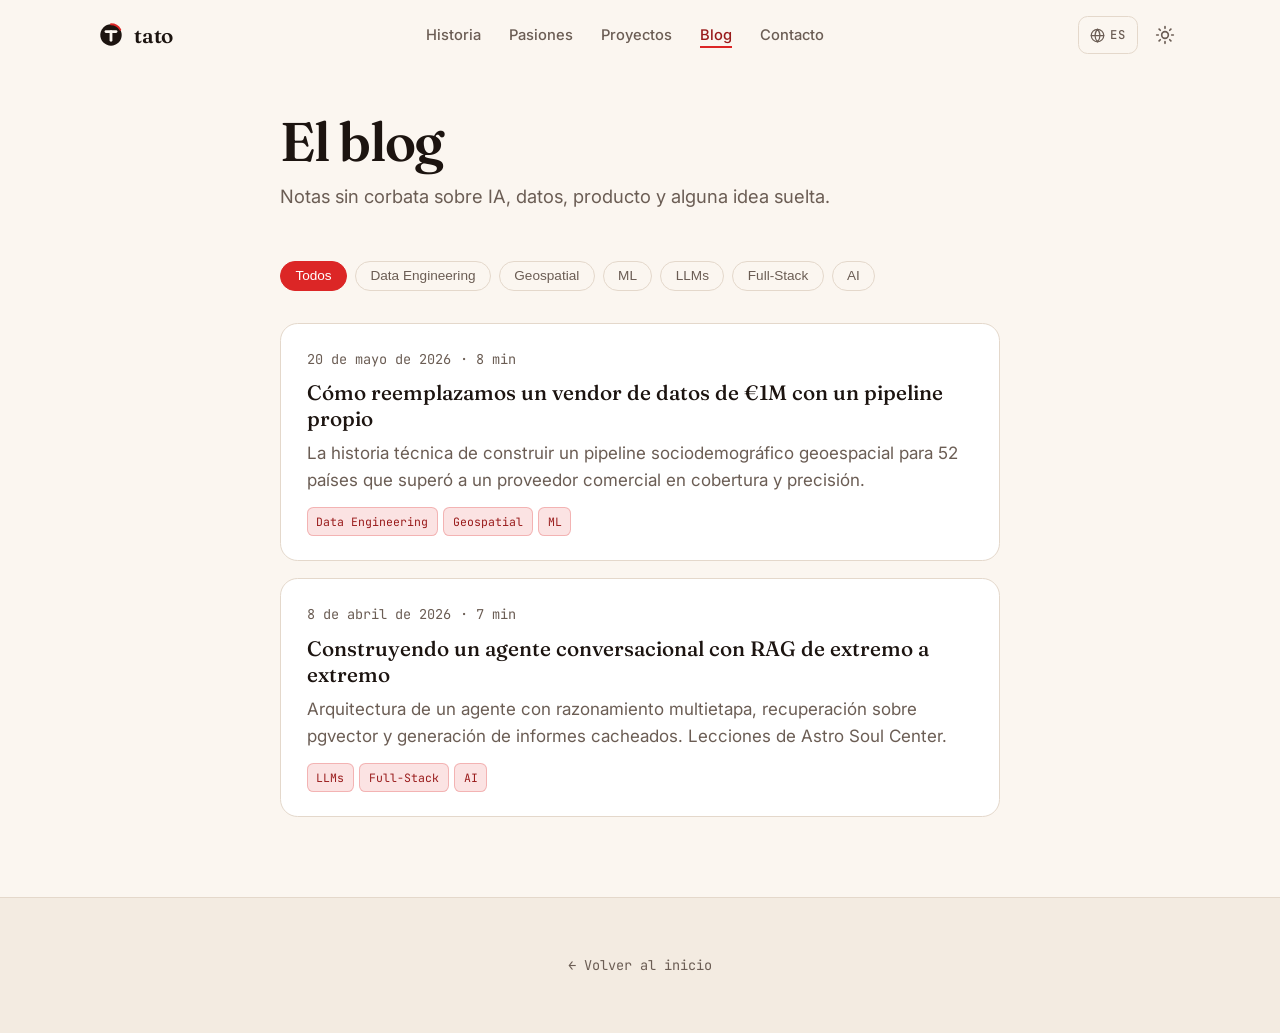
==== blog.html @ 5ae41874 "Sitio personal de Tato — cgomezfandino.github.io Sitio estático bilingüe (ES/EN), HTML/CSS/JS a mano" ====
<!DOCTYPE html>
<html lang="es">
<head>
  <meta charset="UTF-8" />
  <meta name="viewport" content="width=device-width, initial-scale=1.0" />
  <title>El blog — Tato (Carlos E. Gómez Fandiño)</title>
  <meta name="description" content="Notas sin corbata sobre IA, datos, producto y alguna idea suelta." />
  <link rel="icon" type="image/svg+xml" href="favicon.svg" />
  <link rel="preconnect" href="https://fonts.googleapis.com" />
  <link rel="preconnect" href="https://fonts.gstatic.com" crossorigin />
  <link href="https://fonts.googleapis.com/css2?family=Fraunces:opsz,wght@9..144,400;9..144,500;9..144,600;9..144,700&family=Inter:wght@400;500;600;700&family=JetBrains+Mono:wght@400;500&display=swap" rel="stylesheet" />
  <link rel="stylesheet" href="css/styles.css" />
  <link rel="stylesheet" href="css/blog.css" />
</head>
<body>
  <a href="#main" class="skip-link" data-i18n="nav.skip">Saltar al contenido</a>

  <header id="nav">
    <div class="wrap nav-inner">
      <a href="index.html" class="brand" aria-label="Tato — inicio">
        <svg class="brand-mark" viewBox="0 0 56 56" width="30" height="30" aria-hidden="true">
          <mask id="brandT"><rect width="56" height="56" fill="#fff"/><rect x="16" y="19" width="24" height="5.2" rx="2.6"/><rect x="25.4" y="19" width="5.2" height="21.5" rx="2.6"/></mask>
          <circle cx="28" cy="28" r="20" fill="var(--ink)" mask="url(#brandT)"/>
          <path d="M28 8 A 20 20 0 0 1 45.3 18" fill="none" stroke="var(--accent)" stroke-width="3.5" stroke-linecap="round"/>
        </svg>
        <span class="brand-word">tato</span>
      </a>
      <ul class="nav-links">
        <li><a href="index.html#story" class="nav-link" data-i18n="nav.story">Historia</a></li>
        <li><a href="index.html#passions" class="nav-link" data-i18n="nav.passions">Pasiones</a></li>
        <li><a href="index.html#projects" class="nav-link" data-i18n="nav.projects">Proyectos</a></li>
        <li><a href="blog.html" class="nav-link active" data-i18n="nav.blog">Blog</a></li>
        <li><a href="index.html#contact" class="nav-link" data-i18n="nav.contact">Contacto</a></li>
      </ul>
      <div class="nav-tools">
        <button id="lang-toggle" class="lang-btn" aria-label="Cambiar idioma" data-i18n-aria="a11y.lang" title="ES / EN">
          <svg width="15" height="15" viewBox="0 0 24 24" fill="none" stroke="currentColor" stroke-width="2" stroke-linecap="round" stroke-linejoin="round"><circle cx="12" cy="12" r="10"/><path d="M2 12h20M12 2a15.3 15.3 0 0 1 4 10 15.3 15.3 0 0 1-4 10 15.3 15.3 0 0 1-4-10 15.3 15.3 0 0 1 4-10z"/></svg>
          <span id="lang-label">ES</span>
        </button>
        <button id="theme-toggle" class="icon-btn" aria-label="Cambiar tema" data-i18n-aria="a11y.theme" title="Tema">
          <svg class="sun" width="20" height="20" viewBox="0 0 24 24" fill="none" stroke="currentColor" stroke-width="2" stroke-linecap="round" stroke-linejoin="round"><circle cx="12" cy="12" r="4"/><path d="M12 2v2M12 20v2M4.93 4.93l1.41 1.41M17.66 17.66l1.41 1.41M2 12h2M20 12h2M6.34 17.66l-1.41 1.41M19.07 4.93l-1.41 1.41"/></svg>
          <svg class="moon" width="20" height="20" viewBox="0 0 24 24" fill="none" stroke="currentColor" stroke-width="2" stroke-linecap="round" stroke-linejoin="round" style="display:none"><path d="M21 12.79A9 9 0 1 1 11.21 3 7 7 0 0 0 21 12.79z"/></svg>
        </button>
        <button id="menu-toggle" class="icon-btn menu-btn" aria-label="Abrir menú" data-i18n-aria="a11y.menu" aria-expanded="false">
          <svg width="20" height="20" viewBox="0 0 24 24" fill="none" stroke="currentColor" stroke-width="2" stroke-linecap="round"><path d="M3 6h18M3 12h18M3 18h18"/></svg>
        </button>
      </div>
    </div>
    <div id="mobile-menu">
      <ul>
        <li><a href="index.html#story" data-i18n="nav.story">Historia</a></li>
        <li><a href="index.html#passions" data-i18n="nav.passions">Pasiones</a></li>
        <li><a href="index.html#projects" data-i18n="nav.projects">Proyectos</a></li>
        <li><a href="blog.html" data-i18n="nav.blog">Blog</a></li>
        <li><a href="index.html#contact" data-i18n="nav.contact">Contacto</a></li>
      </ul>
    </div>
  </header>

  <main id="main" class="wrap" style="padding-top:7rem;padding-bottom:5rem;max-width:48rem">
    <header class="blog-hero">
      <h1 data-i18n="blog.title">El blog</h1>
      <p data-i18n="blog.subtitle">Notas sin corbata sobre IA, datos, producto y alguna idea suelta.</p>
    </header>
    <div id="blog-filters" class="blog-filters"></div>
    <div id="blog-list" class="blog-list">
      <p style="color:var(--muted)" data-i18n="blog.loading">Cargando…</p>
    </div>
  </main>

  <footer>
    <div class="wrap footer-inner">
      <a href="index.html" class="post-back" data-i18n="blog.home">← Volver al inicio</a>
    </div>
  </footer>

  <script src="js/content.js"></script>
  <script src="js/blog.js"></script>
</body>
</html>
---- css/styles.css ----
/* =========================================================================
 *  styles.css — "Editorial Cream" · sitio personal de Tato
 *  Paleta cálida (crema + rojo), tipografía editorial. Claro + oscuro.
 * ========================================================================= */

:root {
  --bg: #FBF6F0;
  --surface: #FFFFFF;
  --surface-alt: #F3EBE1;
  --ink: #1C1410;
  --muted: #6B5D54;
  --border: #E4D8CB;
  --accent: #DC2626;
  --accent-strong: #991B1B; /* rojo seguro para texto pequeño sobre crema */
  --accent-soft: #FBE3E3;
  --on-accent: #FFFFFF;     /* texto sobre botón rojo (modo claro) */

  --font-sans: 'Inter', system-ui, -apple-system, sans-serif;
  --font-serif: 'Fraunces', Georgia, 'Times New Roman', serif;
  --font-mono: 'JetBrains Mono', ui-monospace, monospace;

  --maxw: 68rem;
  --prose: 44rem;
}

.dark {
  --bg: #1A1310;
  --surface: #241B16;
  --surface-alt: #2E231C;
  --ink: #F5EDE4;
  --muted: #B8A89C;
  --border: #3A2C24;
  --accent: #F05252;
  --accent-strong: #F87171;  /* rojo claro para texto sobre fondo oscuro */
  --accent-soft: #3A1E1B;
  --on-accent: #1A1310;      /* texto oscuro sobre botón rojo (modo oscuro) */
}

/* ---- Base ---- */
* { box-sizing: border-box; }
html { scroll-behavior: smooth; -webkit-text-size-adjust: 100%; }
body {
  margin: 0;
  background: var(--bg);
  color: var(--ink);
  font-family: var(--font-sans);
  font-size: 17px;
  line-height: 1.7;
  -webkit-font-smoothing: antialiased;
  overflow-x: hidden;
  transition: background 0.3s, color 0.3s;
}
h1, h2, h3, h4 { font-family: var(--font-serif); font-weight: 500; line-height: 1.1; margin: 0; }
a { color: inherit; }
::selection { background: var(--accent); color: var(--on-accent); }
img { max-width: 100%; display: block; }

a:focus-visible, button:focus-visible, [tabindex]:focus-visible {
  outline: 2px solid var(--accent);
  outline-offset: 3px;
  border-radius: 4px;
}
@media (prefers-reduced-motion: reduce) {
  *, *::before, *::after { animation: none !important; transition: none !important; }
  html { scroll-behavior: auto; }
}

.wrap { max-width: var(--maxw); margin: 0 auto; padding: 0 1.5rem; }

/* ---- Skip link ---- */
.skip-link { position: absolute; left: -999px; top: 0; z-index: 100; background: var(--accent); color: var(--on-accent); padding: 0.6rem 1rem; border-radius: 0 0 0.5rem 0; font-size: 0.875rem; }
.skip-link:focus { left: 0; }

/* ---- Accent helpers ---- */
.accent { color: var(--accent-strong); }
.dark .accent { color: var(--accent); }
.eyebrow {
  font-family: var(--font-mono);
  font-size: 0.72rem;
  letter-spacing: 0.18em;
  text-transform: uppercase;
  color: var(--accent-strong);
}
.dark .eyebrow { color: var(--accent-strong); }

/* ---- Nav ---- */
#nav { position: fixed; top: 0; inset-inline: 0; z-index: 50; transition: background 0.3s, border-color 0.3s, box-shadow 0.3s; border-bottom: 1px solid transparent; }
#nav.scrolled { background: color-mix(in srgb, var(--bg) 85%, transparent); backdrop-filter: saturate(140%) blur(10px); border-bottom-color: var(--border); }
.nav-inner { display: flex; align-items: center; justify-content: space-between; padding: 1rem 0; }
.brand { display: inline-flex; align-items: center; gap: 0.5rem; text-decoration: none; color: var(--ink); }
.brand-mark { display: block; flex-shrink: 0; }
.brand-word { font-family: var(--font-serif); font-weight: 600; font-size: 1.3rem; letter-spacing: -0.01em; }
.nav-links { display: none; gap: 1.75rem; list-style: none; margin: 0; padding: 0; font-size: 0.92rem; }
@media (min-width: 820px) { .nav-links { display: flex; align-items: center; } }
.nav-link { position: relative; text-decoration: none; color: var(--muted); font-weight: 500; transition: color 0.2s; }
.nav-link:hover, .nav-link.active { color: var(--accent-strong); }
.dark .nav-link:hover, .dark .nav-link.active { color: var(--accent); }
.nav-link::after { content: ""; position: absolute; left: 0; bottom: -4px; width: 0; height: 2px; background: var(--accent); transition: width 0.25s; }
.nav-link:hover::after, .nav-link.active::after { width: 100%; }

.nav-tools { display: flex; align-items: center; gap: 0.5rem; }
.icon-btn { display: inline-flex; align-items: center; justify-content: center; width: 2.4rem; height: 2.4rem; border-radius: 0.6rem; color: var(--muted); background: transparent; border: none; cursor: pointer; transition: background 0.2s, color 0.2s; }
.icon-btn:hover { background: var(--accent-soft); color: var(--accent-strong); }
.dark .icon-btn:hover { color: var(--accent); }
.lang-btn { display: inline-flex; align-items: center; gap: 0.35rem; height: 2.4rem; padding: 0 0.7rem; border-radius: 0.6rem; font-family: var(--font-mono); font-size: 0.76rem; font-weight: 500; letter-spacing: 0.04em; color: var(--muted); background: transparent; border: 1px solid var(--border); cursor: pointer; transition: all 0.2s; }
.lang-btn:hover { background: var(--accent-soft); color: var(--accent-strong); border-color: var(--accent); }
.dark .lang-btn:hover { color: var(--accent); }
.menu-btn { display: inline-flex; }
@media (min-width: 820px) { .menu-btn { display: none; } }

#mobile-menu { display: none; border-top: 1px solid var(--border); background: var(--bg); }
#mobile-menu.open { display: block; }
#mobile-menu ul { list-style: none; margin: 0; padding: 1rem 1.5rem; display: flex; flex-direction: column; gap: 0.85rem; }
#mobile-menu a { text-decoration: none; color: var(--ink); font-weight: 500; }

/* ---- Buttons ---- */
.btn { display: inline-flex; align-items: center; gap: 0.5rem; padding: 0.75rem 1.4rem; border-radius: 0.7rem; font-weight: 600; font-size: 0.95rem; text-decoration: none; cursor: pointer; border: 1px solid transparent; transition: transform 0.2s, box-shadow 0.2s, background 0.2s, border-color 0.2s, color 0.2s; }
.btn-primary { background: var(--accent); color: var(--on-accent); box-shadow: 0 8px 22px color-mix(in srgb, var(--accent) 28%, transparent); }
.btn-primary:hover { background: var(--accent-strong); transform: translateY(-2px); }
.dark .btn-primary:hover { background: var(--accent); filter: brightness(1.08); }
.btn-ghost { border-color: var(--border); color: var(--ink); background: transparent; }
.btn-ghost:hover { border-color: var(--accent); color: var(--accent-strong); transform: translateY(-2px); }
.dark .btn-ghost:hover { color: var(--accent); }

.social-btn { display: inline-flex; align-items: center; justify-content: center; width: 2.7rem; height: 2.7rem; border-radius: 0.7rem; border: 1px solid var(--border); color: var(--muted); text-decoration: none; transition: all 0.2s; }
.social-btn:hover { transform: translateY(-3px); color: var(--accent-strong); border-color: var(--accent); }
.dark .social-btn:hover { color: var(--accent); }

/* ---- Hero ---- */
#hero { position: relative; min-height: 100vh; display: flex; align-items: center; padding: 7rem 0 4rem; overflow: hidden; }
.hero-grid { display: grid; gap: 3rem; align-items: center; }
@media (min-width: 880px) { .hero-grid { grid-template-columns: 1.5fr 1fr; } }
.hero-deco { position: absolute; inset: 0; z-index: 0; pointer-events: none; overflow: hidden; }
.hero-deco .ring { position: absolute; border-radius: 50%; border: 1px solid var(--accent); opacity: 0.12; }
.hero-deco .r1 { width: 520px; height: 520px; top: -160px; right: -120px; }
.hero-deco .r2 { width: 320px; height: 320px; top: -60px; right: 40px; opacity: 0.08; }
.hero-deco .blob { position: absolute; width: 420px; height: 420px; border-radius: 50%; background: var(--accent); opacity: 0.06; filter: blur(70px); bottom: -120px; left: -80px; }
.hero-content { position: relative; z-index: 1; }
.hero-name { font-size: clamp(2.8rem, 7vw, 5rem); font-weight: 600; letter-spacing: -0.02em; margin: 0.8rem 0 0; }
.hero-alias { font-size: 0.42em; font-weight: 500; letter-spacing: 0; color: var(--accent-strong); white-space: nowrap; }
.dark .hero-alias { color: var(--accent); }
.hero-roleline { font-family: var(--font-serif); font-size: clamp(1.4rem, 3vw, 2rem); font-weight: 500; margin: 0.5rem 0 0; min-height: 1.4em; color: var(--muted); }
.hero-role { color: var(--accent-strong); }
.dark .hero-role { color: var(--accent); }
.type-caret { color: var(--accent); font-weight: 400; animation: blink 1s step-end infinite; }
@keyframes blink { 50% { opacity: 0; } }
.hero-tagline { font-size: 1.15rem; color: var(--ink); max-width: 38rem; margin: 1.6rem 0 0; line-height: 1.65; }
.hero-ctas { display: flex; flex-wrap: wrap; gap: 0.8rem; margin: 2rem 0 1.5rem; }
.hero-socials { display: flex; gap: 0.8rem; }

.portrait-wrap { position: relative; width: min(300px, 80vw); margin: 0 auto; }
.portrait { width: 100%; aspect-ratio: 1; object-fit: cover; border-radius: 1.5rem; border: 1px solid var(--border); box-shadow: 0 24px 60px color-mix(in srgb, var(--accent) 16%, transparent); position: relative; z-index: 1; }
.portrait-frame { position: absolute; inset: -14px -14px 14px 14px; border: 2px solid var(--accent); border-radius: 1.6rem; z-index: 0; opacity: 0.5; }

.scroll-cue { position: absolute; bottom: 26px; left: 50%; transform: translateX(-50%); color: var(--muted); z-index: 1; animation: bounce 2s infinite; }
@keyframes bounce { 0%,100% { transform: translate(-50%,0); } 50% { transform: translate(-50%,8px); } }

/* ---- Sections ---- */
.section { padding: 5.5rem 0; }
.section-head { margin-bottom: 2.5rem; }
.section-title { font-size: clamp(1.9rem, 4vw, 2.6rem); font-weight: 500; letter-spacing: -0.01em; margin-top: 0.5rem; }
.section-rule { width: 48px; height: 3px; background: var(--accent); border-radius: 2px; margin-top: 1rem; }

/* ---- Historia (prose) ---- */
.story { max-width: var(--prose); }
.story p { font-size: 1.18rem; line-height: 1.85; margin: 0 0 1.4rem; color: var(--ink); }
.story p:first-of-type::first-letter { font-family: var(--font-serif); font-size: 3.4rem; font-weight: 600; float: left; line-height: 0.8; padding: 0.1em 0.12em 0 0; color: var(--accent-strong); }
.dark .story p:first-of-type::first-letter { color: var(--accent); }
/* Citas al cierre de la historia (pull-quotes) */
.story-quotes { margin-top: 2.2rem; padding-top: 1.6rem; border-top: 1px solid var(--border); }
.story-quotes-lead { font-size: 1.02rem; line-height: 1.7; color: var(--muted); font-style: italic; margin: 0 0 1.4rem; }
.story-quote { margin: 0 0 1.3rem; padding-left: 1.1rem; border-left: 3px solid var(--accent); }
.story-quote:last-child { margin-bottom: 0; }
.story-quote blockquote { margin: 0; font-family: var(--font-serif); font-size: 1.25rem; line-height: 1.5; color: var(--ink); }
.story-quote figcaption { margin-top: 0.45rem; font-family: var(--font-mono); font-size: 0.78rem; letter-spacing: 0.03em; color: var(--accent-strong); }
.dark .story-quote figcaption { color: var(--accent); }

/* ---- Pasiones ---- */
.passions-grid { display: grid; gap: 1.25rem; grid-template-columns: 1fr; }
@media (min-width: 720px) { .passions-grid { grid-template-columns: 1fr 1fr; } }
.passion-card { background: var(--surface); border: 1px solid var(--border); border-radius: 1.1rem; padding: 1.75rem; transition: transform 0.25s, box-shadow 0.25s, border-color 0.25s; }
.passion-card:hover { transform: translateY(-4px); border-color: var(--accent); box-shadow: 0 16px 36px color-mix(in srgb, var(--accent) 12%, transparent); }
.passion-icon { display: inline-flex; align-items: center; justify-content: center; width: 3rem; height: 3rem; border-radius: 0.8rem; background: var(--accent-soft); color: var(--accent-strong); margin-bottom: 1rem; }
.dark .passion-icon { color: var(--accent); }
.passion-card h3 { font-size: 1.3rem; margin-bottom: 0.6rem; }
.passion-card p { color: var(--muted); margin: 0; line-height: 1.7; }
/* Si el total es impar, la última tarjeta ocupa el ancho completo (feature horizontal) */
@media (min-width: 720px) {
  .passions-grid > .passion-card:last-child:nth-child(odd) { grid-column: 1 / -1; display: grid; grid-template-columns: auto 1fr; column-gap: 1.5rem; align-items: start; }
  .passions-grid > .passion-card:last-child:nth-child(odd) .passion-icon { grid-row: 1 / 3; margin-bottom: 0; }
}

/* ---- En qué ando (band) ---- */
.building-band { background: var(--surface-alt); border: 1px solid var(--border); border-radius: 1.5rem; padding: 2.5rem; position: relative; overflow: hidden; }
.building-band::before { content: ""; position: absolute; top: 0; left: 0; width: 5px; height: 100%; background: var(--accent); }
.building-band h2 { font-size: clamp(1.6rem, 3vw, 2.1rem); margin-bottom: 1rem; }
.building-band p { font-size: 1.12rem; line-height: 1.8; color: var(--ink); margin: 0; max-width: 50rem; }

/* ---- Toolbox chips ---- */
.toolbox { margin-top: 2.5rem; }
.toolbox h4 { font-family: var(--font-mono); font-size: 0.72rem; letter-spacing: 0.16em; text-transform: uppercase; color: var(--muted); margin-bottom: 0.9rem; }
.chips { display: flex; flex-wrap: wrap; gap: 0.5rem; }
.chip-tag { font-family: var(--font-mono); font-size: 0.8rem; padding: 0.35rem 0.75rem; border-radius: 0.5rem; background: var(--surface); border: 1px solid var(--border); color: var(--ink); }

/* ---- Proyectos ---- */
.projects-grid { display: grid; gap: 1.25rem; grid-template-columns: 1fr; }
@media (min-width: 720px) { .projects-grid { grid-template-columns: 1fr 1fr; } }
.project-card { position: relative; background: var(--surface); border: 1px solid var(--border); border-radius: 1.1rem; padding: 1.6rem; cursor: pointer; transition: transform 0.25s, box-shadow 0.25s, border-color 0.25s; }
.project-card:hover { transform: translateY(-4px); border-color: var(--accent); box-shadow: 0 16px 36px color-mix(in srgb, var(--accent) 12%, transparent); }
.project-card h3 { font-size: 1.35rem; margin-bottom: 0.2rem; }
.project-sub { color: var(--accent-strong); font-size: 0.85rem; font-weight: 500; margin: 0 0 0.8rem; font-family: var(--font-mono); }
.dark .project-sub { color: var(--accent); }
.project-desc { color: var(--muted); margin: 0 0 1rem; line-height: 1.65; }
.project-stack { display: flex; flex-wrap: wrap; gap: 0.4rem; }
.featured-tag { position: absolute; top: 1.1rem; right: 1.1rem; font-family: var(--font-mono); font-size: 0.62rem; font-weight: 600; letter-spacing: 0.08em; text-transform: uppercase; padding: 0.2rem 0.5rem; border-radius: 0.4rem; background: var(--accent); color: var(--on-accent); }
.project-link-hint { position: absolute; bottom: 1.1rem; right: 1.2rem; color: var(--muted); opacity: 0; transition: opacity 0.2s, transform 0.2s; }
.project-card:hover .project-link-hint { opacity: 1; transform: translateX(2px); color: var(--accent-strong); }
/* Destacado: ocupa todo el ancho como un titular editorial (evita la huérfana del grid impar) */
.project-card.is-featured { grid-column: 1 / -1; }
@media (min-width: 720px) {
  .project-card.is-featured {
    display: grid;
    grid-template-columns: 1.7fr 1fr;
    grid-template-areas: "tag stack" "title stack" "sub stack" "desc stack";
    column-gap: 2.4rem;
    align-items: start;
    padding: 1.9rem 2.1rem;
  }
  .project-card.is-featured .featured-tag { position: static; grid-area: tag; justify-self: start; margin-bottom: 0.5rem; }
  .project-card.is-featured h3 { grid-area: title; font-size: 1.75rem; }
  .project-card.is-featured .project-sub { grid-area: sub; }
  .project-card.is-featured .project-desc { grid-area: desc; margin: 0; max-width: 60ch; }
  .project-card.is-featured .project-stack { grid-area: stack; align-content: start; }
}

/* ---- Blog (home preview) ---- */
.blog-lead { max-width: var(--prose); color: var(--muted); font-size: 1.12rem; margin-bottom: 2rem; }
.post-list { display: grid; gap: 1.1rem; grid-template-columns: 1fr; }
@media (min-width: 720px) { .post-list { grid-template-columns: 1fr 1fr; } }
.post-card { display: block; background: var(--surface); border: 1px solid var(--border); border-radius: 1.1rem; padding: 1.5rem 1.6rem; text-decoration: none; color: inherit; transition: transform 0.25s, box-shadow 0.25s, border-color 0.25s; }
.post-card:hover { transform: translateY(-3px); border-color: var(--accent); box-shadow: 0 14px 32px color-mix(in srgb, var(--accent) 12%, transparent); }
.post-meta { display: flex; gap: 0.6rem; font-size: 0.85rem; color: var(--muted); font-family: var(--font-mono); margin-bottom: 0.6rem; }
.post-card-title { font-family: var(--font-serif); font-size: 1.3rem; font-weight: 500; line-height: 1.25; }
.post-card:hover .post-card-title { color: var(--accent-strong); }
.dark .post-card:hover .post-card-title { color: var(--accent); }
.post-card-excerpt { margin: 0.5rem 0 0; color: var(--muted); line-height: 1.6; }

/* ---- Badges/tags ---- */
.badge { display: inline-block; font-family: var(--font-mono); font-size: 0.72rem; padding: 0.22rem 0.55rem; border-radius: 0.4rem; background: var(--accent-soft); color: var(--accent-strong); border: 1px solid color-mix(in srgb, var(--accent) 25%, transparent); }
.dark .badge { color: var(--accent-strong); }

/* ---- Filtros (chips) usados en el blog ---- */
.chip { padding: 0.4rem 0.9rem; border-radius: 999px; font-size: 0.85rem; font-weight: 500; border: 1px solid var(--border); color: var(--muted); background: transparent; cursor: pointer; transition: all 0.2s; }
.chip:hover { border-color: var(--accent); }
.chip.active { background: var(--accent); color: var(--on-accent); border-color: var(--accent); }

/* ---- Contacto ---- */
.contact { max-width: 40rem; margin: 0 auto; text-align: center; }
.contact .section-rule { margin: 1rem auto 0; }
.contact-lead { font-size: 1.2rem; color: var(--muted); line-height: 1.75; margin: 1.5rem 0 2rem; }
.contact-links { display: flex; flex-wrap: wrap; justify-content: center; gap: 0.8rem; }

/* ---- Footer ---- */
footer { border-top: 1px solid var(--border); padding: 3.5rem 0; background: var(--surface-alt); }
.footer-inner { display: flex; flex-direction: column; gap: 1.1rem; align-items: center; text-align: center; color: var(--muted); font-size: 0.9rem; }
.footer-brand { display: inline-flex; align-items: center; gap: 0.5rem; text-decoration: none; color: var(--ink); }
.footer-inner .note { font-family: var(--font-serif); font-style: italic; font-size: 1.15rem; color: var(--ink); max-width: 34rem; line-height: 1.5; margin: 0; }
.footer-socials { display: flex; gap: 0.7rem; }
#footer-copy { font-family: var(--font-mono); font-size: 0.8rem; margin: 0; }
.footer-top { font-family: var(--font-mono); font-size: 0.78rem; letter-spacing: 0.04em; color: var(--muted); text-decoration: none; border: 1px solid var(--border); border-radius: 999px; padding: 0.4rem 0.9rem; transition: all 0.2s; }
.footer-top:hover { color: var(--accent-strong); border-color: var(--accent); }
.dark .footer-top:hover { color: var(--accent); }

/* ---- Modal ---- */
.modal { position: fixed; inset: 0; z-index: 60; display: flex; align-items: center; justify-content: center; padding: 1rem; }
.modal.hidden { display: none; }
.modal-backdrop { position: absolute; inset: 0; background: color-mix(in srgb, var(--ink) 55%, transparent); backdrop-filter: blur(4px); }
.modal-card { position: relative; z-index: 2; max-width: 560px; width: 100%; max-height: 85vh; overflow-y: auto; padding: 2rem; border-radius: 1.25rem; background: var(--surface); border: 1px solid var(--border); box-shadow: 0 30px 80px color-mix(in srgb, var(--ink) 30%, transparent); animation: modalIn 0.25s ease; }
.modal-close { position: absolute; top: 1rem; right: 1rem; }
@keyframes modalIn { from { opacity: 0; transform: scale(0.96) translateY(10px); } to { opacity: 1; transform: none; } }

/* ---- Reveal ---- */
.reveal { opacity: 0; transform: translateY(22px); transition: opacity 0.7s ease, transform 0.7s ease; }
.reveal.visible { opacity: 1; transform: none; }
---- css/blog.css ----
/* =========================================================================
 *  blog.css — Estilos de prosa para artículos (paleta Editorial Cream)
 *  Las tarjetas de post (.post-card) viven en styles.css y se comparten.
 * ========================================================================= */

.blog-hero { margin-bottom: 3rem; }
.blog-hero h1 { font-family: var(--font-serif); font-size: clamp(2.4rem, 6vw, 3.4rem); font-weight: 600; letter-spacing: -0.02em; }
.blog-hero p { color: var(--muted); font-size: 1.15rem; margin-top: 0.6rem; }

.blog-filters { display: flex; flex-wrap: wrap; gap: 0.5rem; margin-bottom: 2rem; }
.blog-list { display: flex; flex-direction: column; gap: 1.1rem; }

.post-back { display: inline-block; font-family: var(--font-mono); font-size: 0.85rem; color: var(--muted); text-decoration: none; }
.post-back:hover { color: var(--accent-strong); }
.dark .post-back:hover { color: var(--accent); }

.post-header { margin-bottom: 2.5rem; padding-bottom: 2rem; border-bottom: 1px solid var(--border); }
.post-header h1 { font-family: var(--font-serif); font-size: clamp(2rem, 5vw, 3rem); font-weight: 600; letter-spacing: -0.02em; line-height: 1.1; margin: 0.5rem 0; }
.post-header .sub { color: var(--muted); font-size: 1.15rem; }
.post-meta { display: flex; gap: 0.6rem; font-family: var(--font-mono); font-size: 0.85rem; color: var(--muted); }

/* ---- Prosa ---- */
.prose-custom { font-size: 1.12rem; line-height: 1.8; color: var(--ink); }
.prose-custom h2 { font-family: var(--font-serif); font-size: 1.7rem; font-weight: 500; margin: 2.5rem 0 1rem; }
.prose-custom h3 { font-family: var(--font-serif); font-size: 1.3rem; font-weight: 500; margin: 1.9rem 0 0.75rem; }
.prose-custom p { margin: 1.15rem 0; }
.prose-custom a { color: var(--accent-strong); text-decoration: underline; text-underline-offset: 3px; }
.dark .prose-custom a { color: var(--accent); }
.prose-custom ul, .prose-custom ol { margin: 1.15rem 0; padding-left: 1.5rem; }
.prose-custom ul { list-style: disc; }
.prose-custom ol { list-style: decimal; }
.prose-custom li { margin: 0.4rem 0; }
.prose-custom strong { font-weight: 600; }
.prose-custom blockquote { border-left: 3px solid var(--accent); padding: 0.25rem 0 0.25rem 1.25rem; margin: 1.5rem 0; color: var(--muted); font-style: italic; font-family: var(--font-serif); }
.prose-custom code { font-family: var(--font-mono); font-size: 0.88em; background: var(--accent-soft); color: var(--accent-strong); padding: 0.15em 0.4em; border-radius: 0.35rem; }
.dark .prose-custom code { color: var(--accent-strong); }
.prose-custom pre { margin: 1.5rem 0; border-radius: 0.75rem; overflow-x: auto; border: 1px solid var(--border); background: #0d1117; }
.prose-custom pre code { display: block; padding: 1.1rem 1.25rem; background: transparent; color: inherit; font-size: 0.85rem; line-height: 1.6; }
.prose-custom img { max-width: 100%; border-radius: 0.75rem; margin: 1.5rem 0; }
.prose-custom hr { border: 0; border-top: 1px solid var(--border); margin: 2.5rem 0; }
.prose-custom table { width: 100%; border-collapse: collapse; margin: 1.5rem 0; font-size: 0.95rem; }
.prose-custom th, .prose-custom td { border: 1px solid var(--border); padding: 0.5rem 0.75rem; text-align: left; }
.prose-custom th { background: var(--accent-soft); font-weight: 600; }
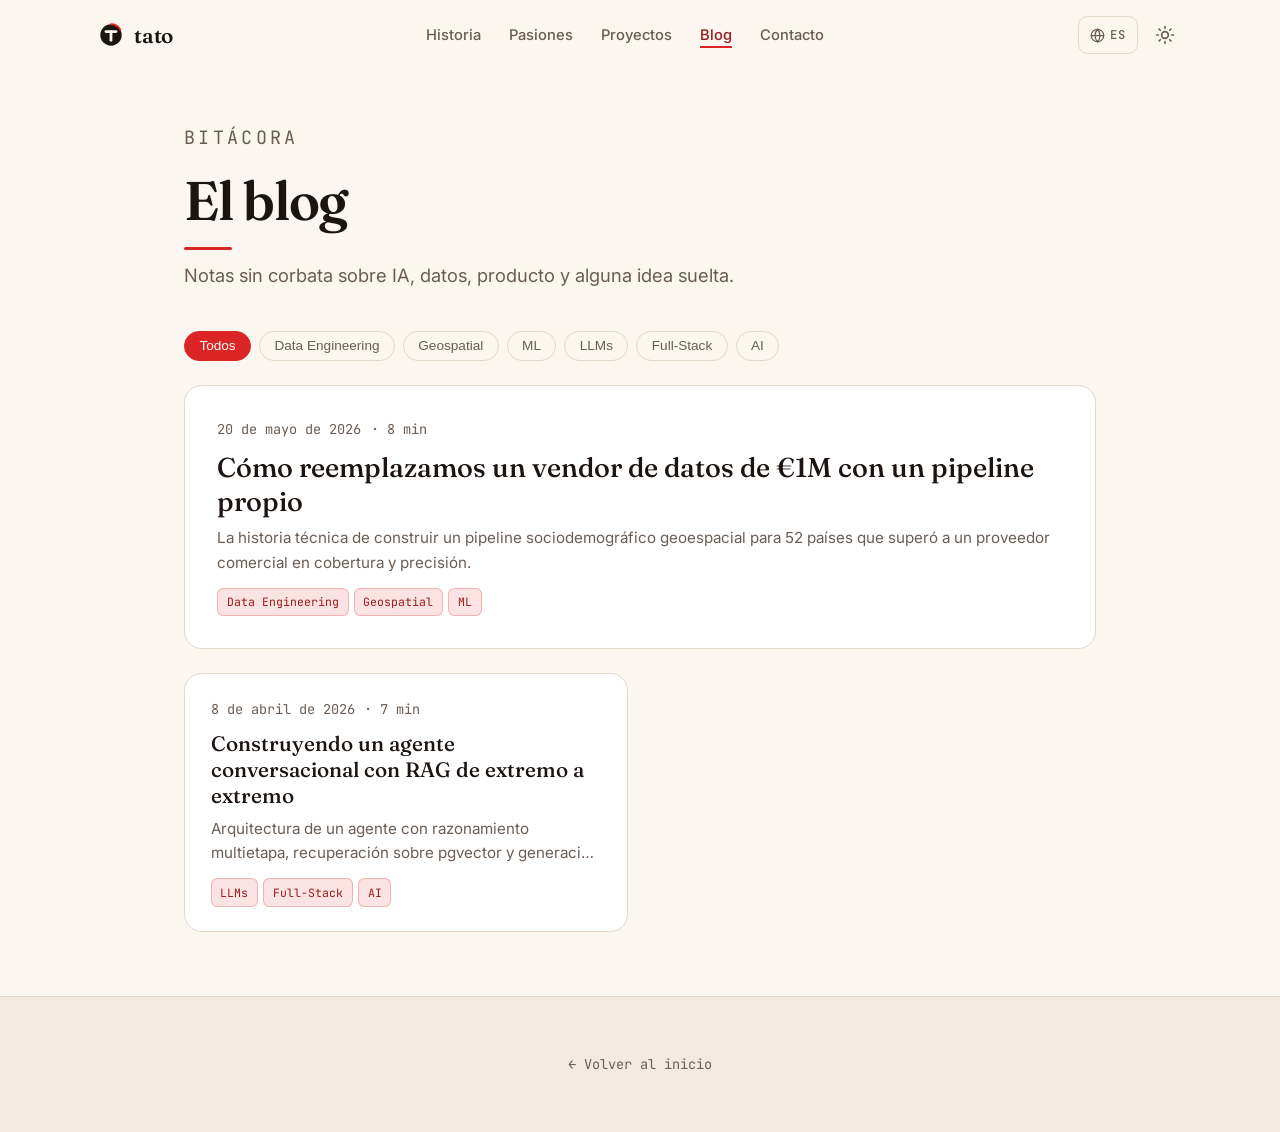
==== commit 53122f1c: "blog: D1 — ritmo, firma editorial (eyebrow + barra), grid 2-col y post destacado Escala de tokens de" ====
--- a/blog.html
+++ b/blog.html
@@ -9,8 +9,8 @@
   <link rel="preconnect" href="https://fonts.googleapis.com" />
   <link rel="preconnect" href="https://fonts.gstatic.com" crossorigin />
   <link href="https://fonts.googleapis.com/css2?family=Fraunces:opsz,wght@9..144,400;9..144,500;9..144,600;9..144,700&family=Inter:wght@400;500;600;700&family=JetBrains+Mono:wght@400;500&display=swap" rel="stylesheet" />
-  <link rel="stylesheet" href="css/styles.css" />
-  <link rel="stylesheet" href="css/blog.css" />
+  <link rel="stylesheet" href="css/styles.css?v=1" />
+  <link rel="stylesheet" href="css/blog.css?v=1" />
 </head>
 <body>
   <a href="#main" class="skip-link" data-i18n="nav.skip">Saltar al contenido</a>
@@ -57,9 +57,11 @@
     </div>
   </header>
 
-  <main id="main" class="wrap" style="padding-top:7rem;padding-bottom:5rem;max-width:48rem">
+  <main id="main" class="blog-main">
     <header class="blog-hero">
+      <p class="eyebrow" data-i18n="blog.eyebrow">Bitácora</p>
       <h1 data-i18n="blog.title">El blog</h1>
+      <div class="section-rule"></div>
       <p data-i18n="blog.subtitle">Notas sin corbata sobre IA, datos, producto y alguna idea suelta.</p>
     </header>
     <div id="blog-filters" class="blog-filters"></div>
@@ -74,7 +76,7 @@
     </div>
   </footer>
 
-  <script src="js/content.js"></script>
-  <script src="js/blog.js"></script>
+  <script src="js/content.js?v=1"></script>
+  <script src="js/blog.js?v=1"></script>
 </body>
 </html>
--- a/css/styles.css
+++ b/css/styles.css
@@ -21,6 +21,10 @@
 
   --maxw: 68rem;
   --prose: 44rem;
+
+  /* Escala de espaciado */
+  --s-1: .5rem; --s-2: .75rem; --s-3: 1rem; --s-4: 1.5rem;
+  --s-5: 2rem; --s-6: 2.5rem; --s-7: 3.5rem;
 }
 
 .dark {
@@ -243,7 +247,7 @@
 .post-card-title { font-family: var(--font-serif); font-size: 1.3rem; font-weight: 500; line-height: 1.25; }
 .post-card:hover .post-card-title { color: var(--accent-strong); }
 .dark .post-card:hover .post-card-title { color: var(--accent); }
-.post-card-excerpt { margin: 0.5rem 0 0; color: var(--muted); line-height: 1.6; }
+.post-card-excerpt { margin: 0.5rem 0 0; color: var(--muted); line-height: 1.6; font-size: .95rem; display: -webkit-box; -webkit-line-clamp: 2; -webkit-box-orient: vertical; overflow: hidden; }
 
 /* ---- Badges/tags ---- */
 .badge { display: inline-block; font-family: var(--font-mono); font-size: 0.72rem; padding: 0.22rem 0.55rem; border-radius: 0.4rem; background: var(--accent-soft); color: var(--accent-strong); border: 1px solid color-mix(in srgb, var(--accent) 25%, transparent); }
--- a/css/blog.css
+++ b/css/blog.css
@@ -3,12 +3,20 @@
  *  Las tarjetas de post (.post-card) viven en styles.css y se comparten.
  * ========================================================================= */
 
-.blog-hero { margin-bottom: 3rem; }
+.blog-main { max-width: 60rem; margin-inline: auto; padding: clamp(5.5rem, 6rem + 2vw, 7rem) 1.5rem clamp(4rem, 5vw, 5rem); }
+.post-main { max-width: 46rem; margin-inline: auto; padding: clamp(5.5rem, 6rem + 2vw, 7rem) 1.5rem clamp(4rem, 5vw, 5rem); }
+@media (min-width: 1024px) { .post-main { max-width: 64rem; } }
+
+.blog-hero { margin-bottom: var(--s-6); }
 .blog-hero h1 { font-family: var(--font-serif); font-size: clamp(2.4rem, 6vw, 3.4rem); font-weight: 600; letter-spacing: -0.02em; }
 .blog-hero p { color: var(--muted); font-size: 1.15rem; margin-top: 0.6rem; }
 
-.blog-filters { display: flex; flex-wrap: wrap; gap: 0.5rem; margin-bottom: 2rem; }
-.blog-list { display: flex; flex-direction: column; gap: 1.1rem; }
+.blog-filters { display: flex; flex-wrap: wrap; gap: var(--s-1); margin-bottom: var(--s-4); }
+.blog-list { display: grid; grid-template-columns: 1fr; gap: var(--s-4); }
+@media (min-width: 720px) { .blog-list { grid-template-columns: 1fr 1fr; } }
+.post-card--feature { grid-column: 1 / -1; padding: var(--s-5); }
+.post-card--feature .post-card-title { font-size: clamp(1.4rem, 2.2vw, 1.7rem); }
+.post-card--feature .post-card-excerpt { -webkit-line-clamp: 3; }
 
 .post-back { display: inline-block; font-family: var(--font-mono); font-size: 0.85rem; color: var(--muted); text-decoration: none; }
 .post-back:hover { color: var(--accent-strong); }
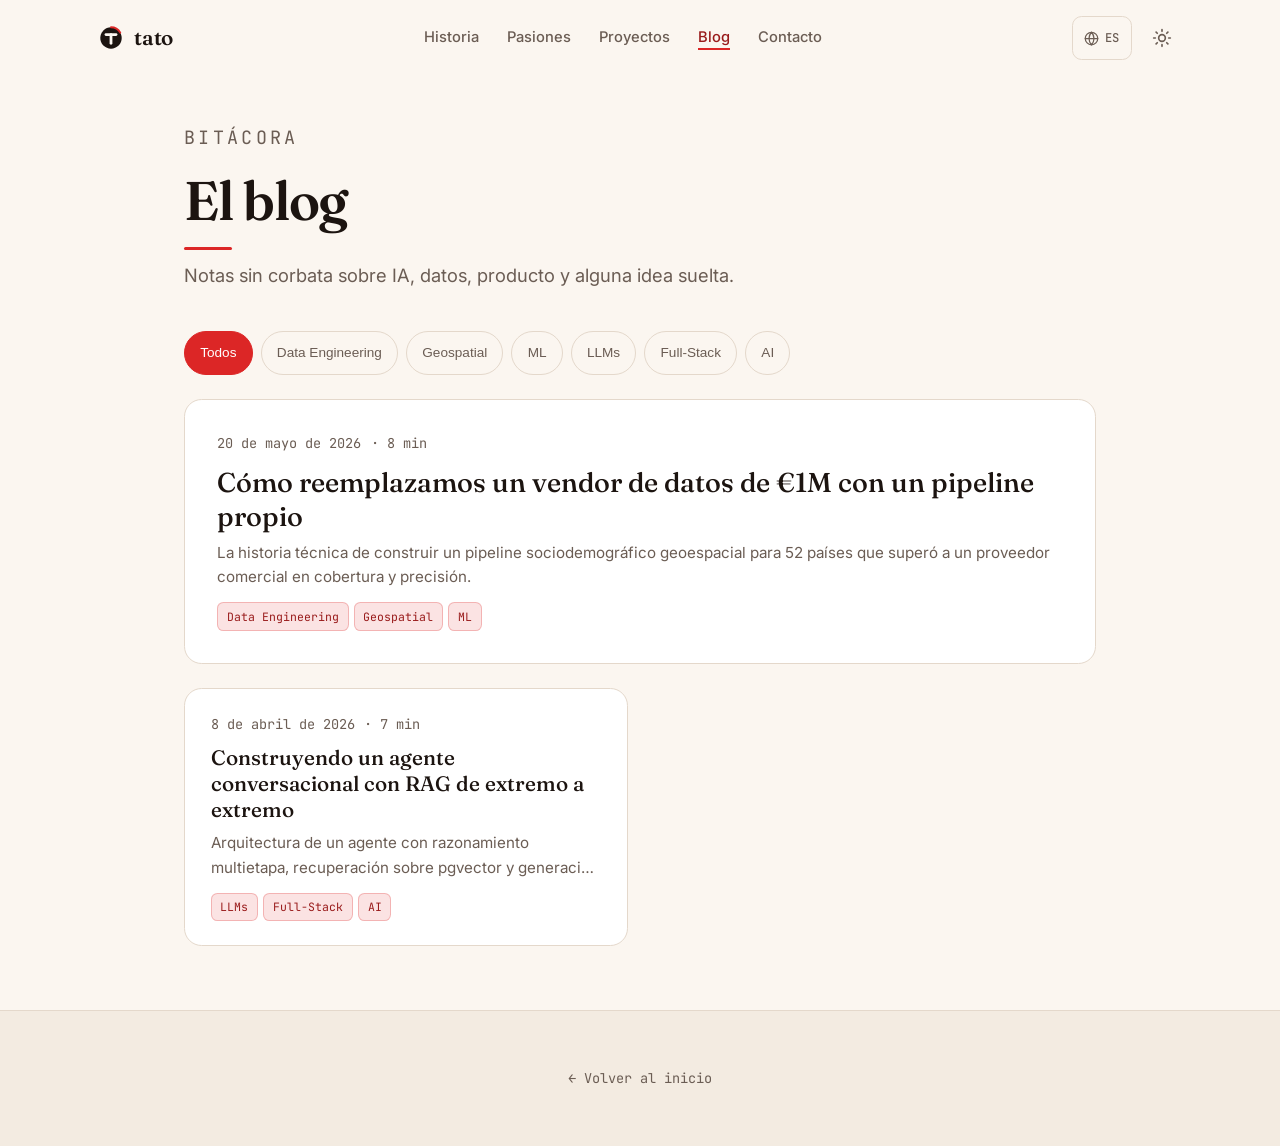
==== commit 9795602f: "blog: D2 — dinamismo (reveal escalonado, filtro animado, chips 44px+aria, flecha hover, eco de motio" ====
--- a/blog.html
+++ b/blog.html
@@ -59,10 +59,10 @@
 
   <main id="main" class="blog-main">
     <header class="blog-hero">
-      <p class="eyebrow" data-i18n="blog.eyebrow">Bitácora</p>
-      <h1 data-i18n="blog.title">El blog</h1>
-      <div class="section-rule"></div>
-      <p data-i18n="blog.subtitle">Notas sin corbata sobre IA, datos, producto y alguna idea suelta.</p>
+      <p class="eyebrow reveal" data-i18n="blog.eyebrow">Bitácora</p>
+      <h1 class="reveal" style="transition-delay:60ms" data-i18n="blog.title">El blog</h1>
+      <div class="section-rule reveal" style="transition-delay:120ms"></div>
+      <p class="reveal" style="transition-delay:180ms" data-i18n="blog.subtitle">Notas sin corbata sobre IA, datos, producto y alguna idea suelta.</p>
     </header>
     <div id="blog-filters" class="blog-filters"></div>
     <div id="blog-list" class="blog-list">
--- a/css/styles.css
+++ b/css/styles.css
@@ -103,10 +103,10 @@
 .nav-link:hover::after, .nav-link.active::after { width: 100%; }
 
 .nav-tools { display: flex; align-items: center; gap: 0.5rem; }
-.icon-btn { display: inline-flex; align-items: center; justify-content: center; width: 2.4rem; height: 2.4rem; border-radius: 0.6rem; color: var(--muted); background: transparent; border: none; cursor: pointer; transition: background 0.2s, color 0.2s; }
+.icon-btn { display: inline-flex; align-items: center; justify-content: center; width: 2.75rem; height: 2.75rem; border-radius: 0.6rem; color: var(--muted); background: transparent; border: none; cursor: pointer; transition: background 0.2s, color 0.2s; }
 .icon-btn:hover { background: var(--accent-soft); color: var(--accent-strong); }
 .dark .icon-btn:hover { color: var(--accent); }
-.lang-btn { display: inline-flex; align-items: center; gap: 0.35rem; height: 2.4rem; padding: 0 0.7rem; border-radius: 0.6rem; font-family: var(--font-mono); font-size: 0.76rem; font-weight: 500; letter-spacing: 0.04em; color: var(--muted); background: transparent; border: 1px solid var(--border); cursor: pointer; transition: all 0.2s; }
+.lang-btn { display: inline-flex; align-items: center; gap: 0.35rem; height: 2.75rem; padding: 0 0.7rem; border-radius: 0.6rem; font-family: var(--font-mono); font-size: 0.76rem; font-weight: 500; letter-spacing: 0.04em; color: var(--muted); background: transparent; border: 1px solid var(--border); cursor: pointer; transition: all 0.2s; }
 .lang-btn:hover { background: var(--accent-soft); color: var(--accent-strong); border-color: var(--accent); }
 .dark .lang-btn:hover { color: var(--accent); }
 .menu-btn { display: inline-flex; }
@@ -241,22 +241,26 @@
 .blog-lead { max-width: var(--prose); color: var(--muted); font-size: 1.12rem; margin-bottom: 2rem; }
 .post-list { display: grid; gap: 1.1rem; grid-template-columns: 1fr; }
 @media (min-width: 720px) { .post-list { grid-template-columns: 1fr 1fr; } }
-.post-card { display: block; background: var(--surface); border: 1px solid var(--border); border-radius: 1.1rem; padding: 1.5rem 1.6rem; text-decoration: none; color: inherit; transition: transform 0.25s, box-shadow 0.25s, border-color 0.25s; }
+.post-card { display: block; position: relative; background: var(--surface); border: 1px solid var(--border); border-radius: 1.1rem; padding: 1.5rem 1.6rem; text-decoration: none; color: inherit; transition: transform 0.25s, box-shadow 0.25s, border-color 0.25s; }
 .post-card:hover { transform: translateY(-3px); border-color: var(--accent); box-shadow: 0 14px 32px color-mix(in srgb, var(--accent) 12%, transparent); }
 .post-meta { display: flex; gap: 0.6rem; font-size: 0.85rem; color: var(--muted); font-family: var(--font-mono); margin-bottom: 0.6rem; }
 .post-card-title { font-family: var(--font-serif); font-size: 1.3rem; font-weight: 500; line-height: 1.25; }
 .post-card:hover .post-card-title { color: var(--accent-strong); }
 .dark .post-card:hover .post-card-title { color: var(--accent); }
 .post-card-excerpt { margin: 0.5rem 0 0; color: var(--muted); line-height: 1.6; font-size: .95rem; display: -webkit-box; -webkit-line-clamp: 2; -webkit-box-orient: vertical; overflow: hidden; }
+.post-card-go { position: absolute; right: 1.5rem; bottom: 1.25rem; font-family: var(--font-mono); color: var(--accent-strong); opacity: 0; transform: translateX(-4px); transition: opacity 0.25s, transform 0.25s; }
+.dark .post-card-go { color: var(--accent); }
+.post-card:hover .post-card-go { opacity: 1; transform: none; }
 
 /* ---- Badges/tags ---- */
 .badge { display: inline-block; font-family: var(--font-mono); font-size: 0.72rem; padding: 0.22rem 0.55rem; border-radius: 0.4rem; background: var(--accent-soft); color: var(--accent-strong); border: 1px solid color-mix(in srgb, var(--accent) 25%, transparent); }
 .dark .badge { color: var(--accent-strong); }
 
 /* ---- Filtros (chips) usados en el blog ---- */
-.chip { padding: 0.4rem 0.9rem; border-radius: 999px; font-size: 0.85rem; font-weight: 500; border: 1px solid var(--border); color: var(--muted); background: transparent; cursor: pointer; transition: all 0.2s; }
+.chip { min-height: 2.75rem; display: inline-flex; align-items: center; padding: 0 0.95rem; border-radius: 999px; font-size: 0.85rem; font-weight: 500; border: 1px solid var(--border); color: var(--muted); background: transparent; cursor: pointer; transition: all 0.2s; }
 .chip:hover { border-color: var(--accent); }
 .chip.active { background: var(--accent); color: var(--on-accent); border-color: var(--accent); }
+.chip:active { transform: scale(0.96); }
 
 /* ---- Contacto ---- */
 .contact { max-width: 40rem; margin: 0 auto; text-align: center; }
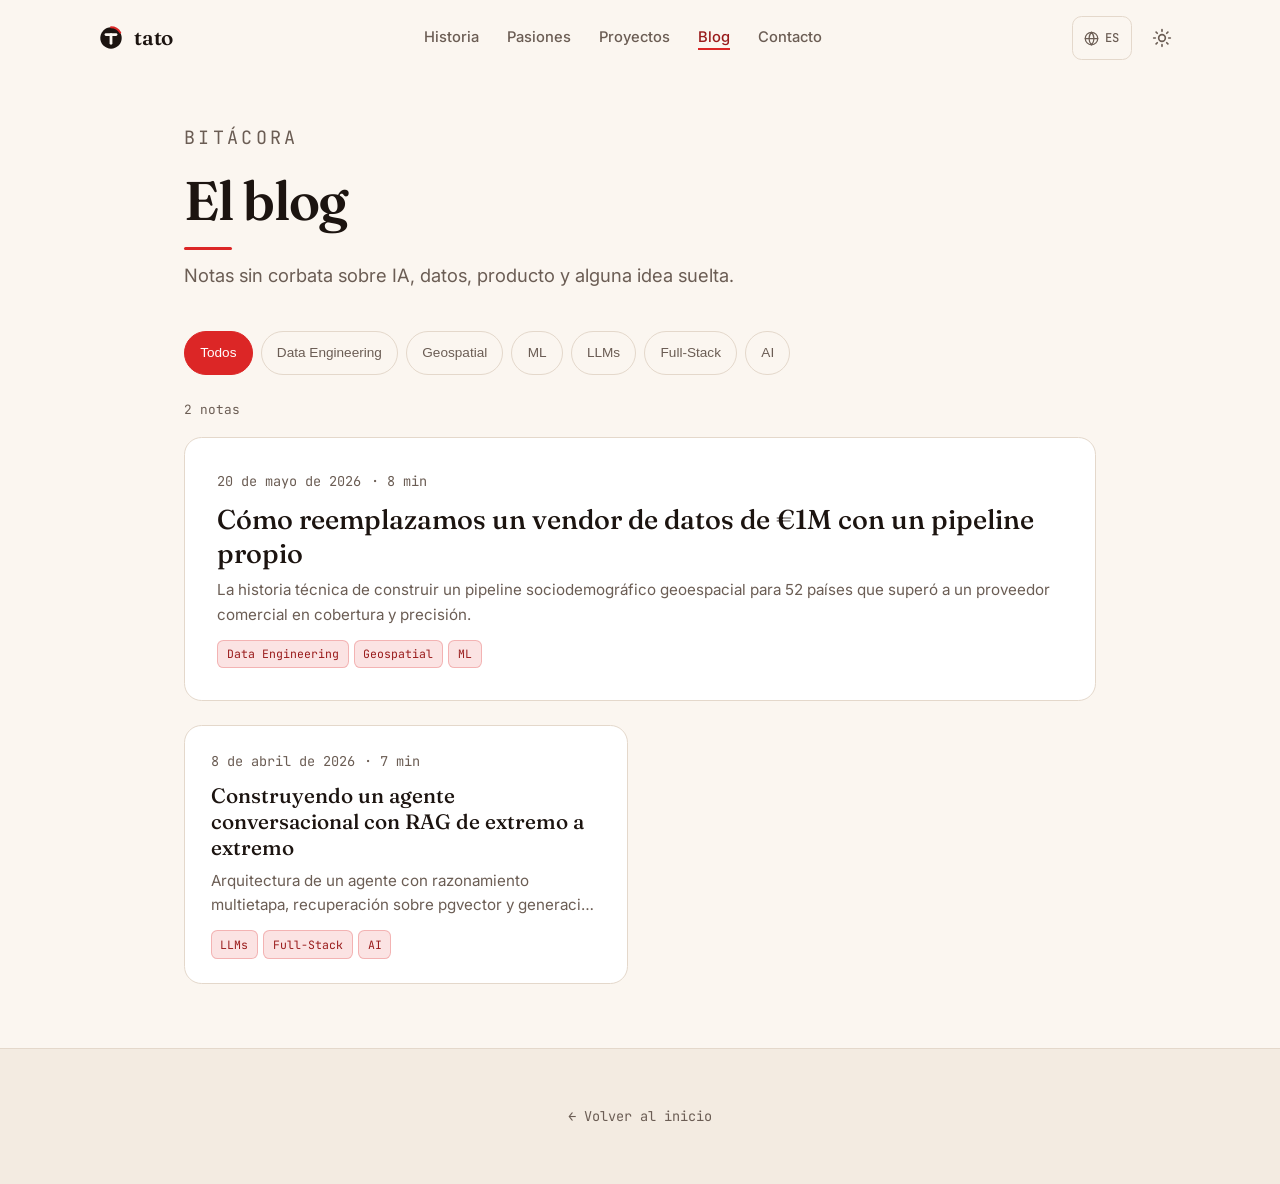
==== commit f3893acb: "blog: D3 — lectura interactiva (progreso, TOC+scroll-spy, relacionados, URL ?tag=, contador, volver-" ====
--- a/blog.html
+++ b/blog.html
@@ -65,8 +65,10 @@
       <p class="reveal" style="transition-delay:180ms" data-i18n="blog.subtitle">Notas sin corbata sobre IA, datos, producto y alguna idea suelta.</p>
     </header>
     <div id="blog-filters" class="blog-filters"></div>
-    <div id="blog-list" class="blog-list">
-      <p style="color:var(--muted)" data-i18n="blog.loading">Cargando…</p>
+    <p id="blog-count" class="blog-count" aria-hidden="true"></p>
+    <div id="blog-list" class="blog-list" role="status">
+      <div class="post-card post-card--skeleton" aria-hidden="true"><span class="skeleton-line" style="width:42%"></span><span class="skeleton-line skeleton-line--title"></span><span class="skeleton-line" style="width:80%"></span><span class="skeleton-line" style="width:60%"></span></div>
+      <div class="post-card post-card--skeleton" aria-hidden="true"><span class="skeleton-line" style="width:38%"></span><span class="skeleton-line skeleton-line--title"></span><span class="skeleton-line" style="width:75%"></span><span class="skeleton-line" style="width:55%"></span></div>
     </div>
   </main>
 
--- a/css/blog.css
+++ b/css/blog.css
@@ -49,3 +49,45 @@
 .prose-custom table { width: 100%; border-collapse: collapse; margin: 1.5rem 0; font-size: 0.95rem; }
 .prose-custom th, .prose-custom td { border: 1px solid var(--border); padding: 0.5rem 0.75rem; text-align: left; }
 .prose-custom th { background: var(--accent-soft); font-weight: 600; }
+
+/* =========================================================================
+ *  D3 — Lectura interactiva (progreso, TOC, relacionados, volver-arriba, skeletons)
+ * ========================================================================= */
+
+.reading-progress { position: fixed; top: 0; left: 0; height: 3px; width: 100%; transform: scaleX(0); transform-origin: 0 50%; background: var(--accent); z-index: 90; }
+
+.blog-count { font-family: var(--font-mono); font-size: .8rem; color: var(--muted); margin: 0 0 var(--s-3); }
+
+/* TOC */
+.post-toc { margin-bottom: var(--s-4); }
+.post-toc-title { font-family: var(--font-mono); font-size: .72rem; letter-spacing: .14em; text-transform: uppercase; color: var(--muted); margin: 0 0 .6rem; }
+.post-toc ul { list-style: none; margin: 0; padding: 0; }
+.post-toc a { display: block; padding: .25rem 0 .25rem .7rem; border-left: 2px solid var(--border); color: var(--muted); text-decoration: none; font-size: .85rem; line-height: 1.45; transition: color .2s, border-color .2s; }
+.post-toc li.toc-h3 a { padding-left: 1.4rem; font-size: .8rem; }
+.post-toc a:hover { color: var(--accent-strong); }
+.dark .post-toc a:hover { color: var(--accent); }
+.post-toc a.active { color: var(--accent-strong); border-left-color: var(--accent); }
+.dark .post-toc a.active { color: var(--accent); }
+.post-toc-collapse summary { font-family: var(--font-mono); font-size: .8rem; color: var(--muted); cursor: pointer; padding: .5rem 0; }
+@media (min-width: 1024px) {
+  .post-layout { display: grid; grid-template-columns: 14rem minmax(0, 46rem); gap: var(--s-6); justify-content: center; align-items: start; }
+  .post-layout.no-toc { grid-template-columns: minmax(0, 46rem); }
+  .post-toc { position: sticky; top: 7rem; margin-bottom: 0; }
+}
+
+/* Relacionados */
+.post-related { margin-top: var(--s-7); }
+.post-related .grid { display: grid; gap: var(--s-4); grid-template-columns: 1fr; }
+@media (min-width: 640px) { .post-related .grid { grid-template-columns: 1fr 1fr; } }
+
+/* Volver arriba */
+.to-top { position: fixed; right: 1.25rem; bottom: 1.25rem; width: 2.75rem; height: 2.75rem; display: inline-flex; align-items: center; justify-content: center; border-radius: 999px; border: 1px solid var(--border); background: var(--surface); color: var(--ink); font-size: 1.1rem; cursor: pointer; z-index: 55; box-shadow: 0 6px 18px color-mix(in srgb, var(--ink) 10%, transparent); transition: border-color .2s, transform .2s; }
+.to-top:hover { border-color: var(--accent); transform: translateY(-2px); }
+.to-top[hidden] { display: none; }
+
+/* Skeletons de carga */
+.post-card--skeleton { pointer-events: none; }
+.skeleton-line { display: block; height: .85rem; border-radius: .4rem; background: var(--surface-alt); margin: .55rem 0; animation: skeleton-pulse 1.3s ease-in-out infinite; }
+.skeleton-line--title { height: 1.5rem; width: 70%; margin: .8rem 0; }
+@keyframes skeleton-pulse { 0%, 100% { opacity: 1; } 50% { opacity: .5; } }
+@media (prefers-reduced-motion: reduce) { .skeleton-line { animation: none; } }
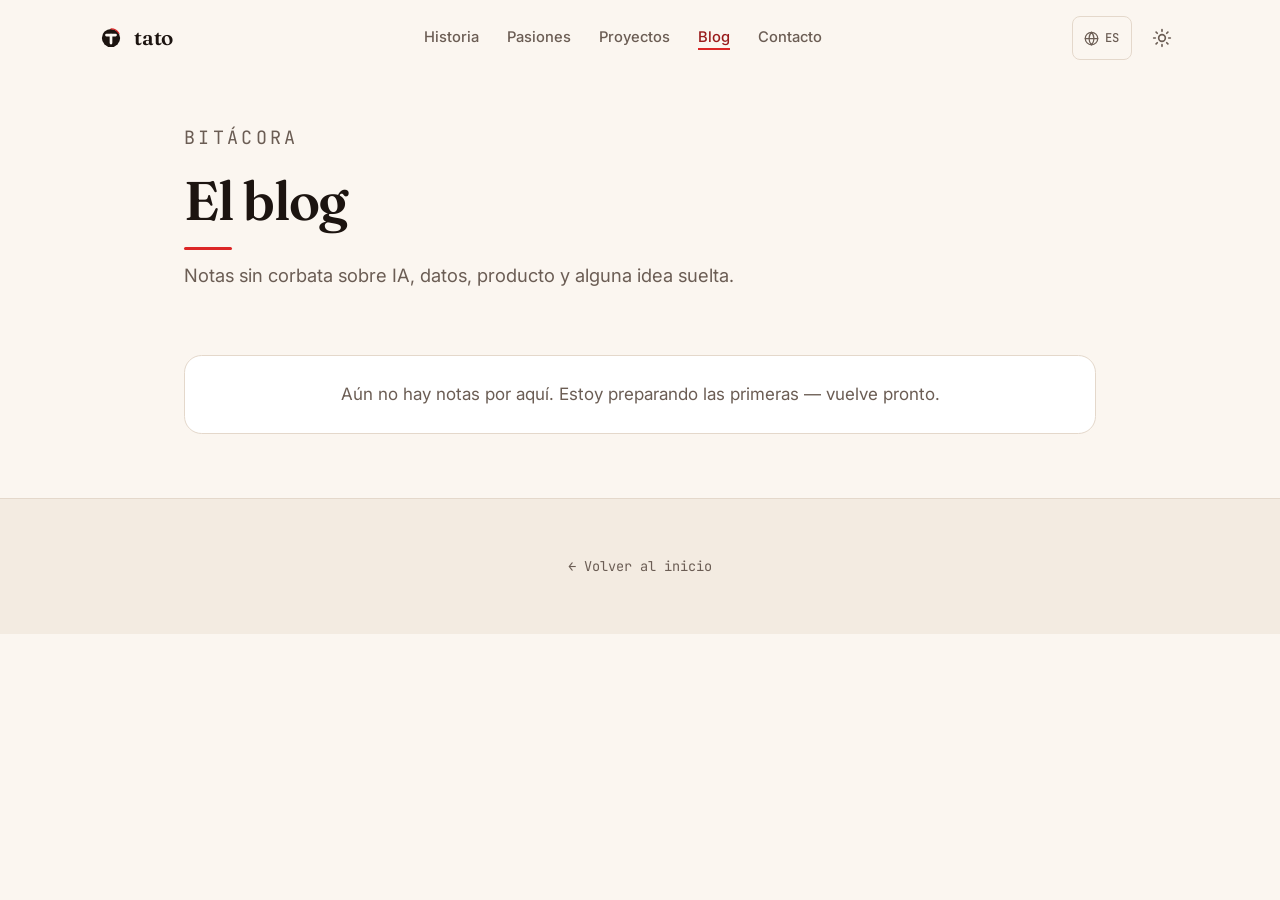
==== commit 717d9628: "logo: Eclipse-T refinado V2 (corona fina) en favicon, nav y footer" ====
--- a/blog.html
+++ b/blog.html
@@ -9,8 +9,8 @@
   <link rel="preconnect" href="https://fonts.googleapis.com" />
   <link rel="preconnect" href="https://fonts.gstatic.com" crossorigin />
   <link href="https://fonts.googleapis.com/css2?family=Fraunces:opsz,wght@9..144,400;9..144,500;9..144,600;9..144,700&family=Inter:wght@400;500;600;700&family=JetBrains+Mono:wght@400;500&display=swap" rel="stylesheet" />
-  <link rel="stylesheet" href="css/styles.css?v=1" />
-  <link rel="stylesheet" href="css/blog.css?v=1" />
+  <link rel="stylesheet" href="css/styles.css" />
+  <link rel="stylesheet" href="css/blog.css" />
 </head>
 <body>
   <a href="#main" class="skip-link" data-i18n="nav.skip">Saltar al contenido</a>
@@ -19,9 +19,9 @@
     <div class="wrap nav-inner">
       <a href="index.html" class="brand" aria-label="Tato — inicio">
         <svg class="brand-mark" viewBox="0 0 56 56" width="30" height="30" aria-hidden="true">
-          <mask id="brandT"><rect width="56" height="56" fill="#fff"/><rect x="16" y="19" width="24" height="5.2" rx="2.6"/><rect x="25.4" y="19" width="5.2" height="21.5" rx="2.6"/></mask>
-          <circle cx="28" cy="28" r="20" fill="var(--ink)" mask="url(#brandT)"/>
-          <path d="M28 8 A 20 20 0 0 1 45.3 18" fill="none" stroke="var(--accent)" stroke-width="3.5" stroke-linecap="round"/>
+          <mask id="brandT"><rect width="56" height="56" fill="#fff"/><rect x="17" y="20" width="22" height="5" rx="2.5"/><rect x="25.5" y="20" width="5" height="20" rx="2.5"/></mask>
+          <circle cx="28" cy="28" r="17" fill="var(--ink)" mask="url(#brandT)"/>
+          <path d="M28 11 A 17 17 0 0 1 42.9 19.5" fill="none" stroke="var(--accent)" stroke-width="2" stroke-linecap="round"/>
         </svg>
         <span class="brand-word">tato</span>
       </a>
@@ -78,7 +78,7 @@
     </div>
   </footer>
 
-  <script src="js/content.js?v=1"></script>
-  <script src="js/blog.js?v=1"></script>
+  <script src="js/content.js"></script>
+  <script src="js/blog.js"></script>
 </body>
 </html>
--- a/css/styles.css
+++ b/css/styles.css
@@ -25,6 +25,25 @@
   /* Escala de espaciado */
   --s-1: .5rem; --s-2: .75rem; --s-3: 1rem; --s-4: 1.5rem;
   --s-5: 2rem; --s-6: 2.5rem; --s-7: 3.5rem;
+
+  /* Radios consolidados (más "producto") */
+  --radius-sm: 8px;
+  --radius: 12px;
+  --radius-lg: 16px;
+  --radius-pill: 999px;
+
+  /* Sombras con tinte de acento (uso moderado) */
+  --shadow-sm: 0 2px 8px -2px color-mix(in srgb, var(--ink) 8%, transparent);
+  --shadow-md: 0 12px 30px -12px color-mix(in srgb, var(--accent) 22%, transparent);
+  --shadow-lg: 0 30px 60px -20px color-mix(in srgb, var(--ink) 18%, transparent);
+
+  /* z-index consolidados */
+  --z-nav: 50;
+  --z-modal: 60;
+  --z-toast: 70;
+
+  /* Textura grain reutilizable (SVG turbulence inline) */
+  --grain: url("data:image/svg+xml,%3Csvg xmlns='http://www.w3.org/2000/svg' width='140' height='140'%3E%3Cfilter id='n'%3E%3CfeTurbulence type='fractalNoise' baseFrequency='0.8' numOctaves='2' stitchTiles='stitch'/%3E%3C/filter%3E%3Crect width='100%25' height='100%25' filter='url(%23n)'/%3E%3C/svg%3E");
 }
 
 .dark {
@@ -103,10 +122,10 @@
 .nav-link:hover::after, .nav-link.active::after { width: 100%; }
 
 .nav-tools { display: flex; align-items: center; gap: 0.5rem; }
-.icon-btn { display: inline-flex; align-items: center; justify-content: center; width: 2.75rem; height: 2.75rem; border-radius: 0.6rem; color: var(--muted); background: transparent; border: none; cursor: pointer; transition: background 0.2s, color 0.2s; }
+.icon-btn { display: inline-flex; align-items: center; justify-content: center; width: 2.75rem; height: 2.75rem; border-radius: var(--radius-sm); color: var(--muted); background: transparent; border: none; cursor: pointer; transition: background 0.2s, color 0.2s; }
 .icon-btn:hover { background: var(--accent-soft); color: var(--accent-strong); }
 .dark .icon-btn:hover { color: var(--accent); }
-.lang-btn { display: inline-flex; align-items: center; gap: 0.35rem; height: 2.75rem; padding: 0 0.7rem; border-radius: 0.6rem; font-family: var(--font-mono); font-size: 0.76rem; font-weight: 500; letter-spacing: 0.04em; color: var(--muted); background: transparent; border: 1px solid var(--border); cursor: pointer; transition: all 0.2s; }
+.lang-btn { display: inline-flex; align-items: center; gap: 0.35rem; height: 2.75rem; padding: 0 0.7rem; border-radius: var(--radius-sm); font-family: var(--font-mono); font-size: 0.76rem; font-weight: 500; letter-spacing: 0.04em; color: var(--muted); background: transparent; border: 1px solid var(--border); cursor: pointer; transition: all 0.2s; }
 .lang-btn:hover { background: var(--accent-soft); color: var(--accent-strong); border-color: var(--accent); }
 .dark .lang-btn:hover { color: var(--accent); }
 .menu-btn { display: inline-flex; }
@@ -118,7 +137,7 @@
 #mobile-menu a { text-decoration: none; color: var(--ink); font-weight: 500; }
 
 /* ---- Buttons ---- */
-.btn { display: inline-flex; align-items: center; gap: 0.5rem; padding: 0.75rem 1.4rem; border-radius: 0.7rem; font-weight: 600; font-size: 0.95rem; text-decoration: none; cursor: pointer; border: 1px solid transparent; transition: transform 0.2s, box-shadow 0.2s, background 0.2s, border-color 0.2s, color 0.2s; }
+.btn { display: inline-flex; align-items: center; gap: 0.5rem; padding: 0.75rem 1.4rem; border-radius: var(--radius-sm); font-weight: 600; font-size: 0.95rem; text-decoration: none; cursor: pointer; border: 1px solid transparent; transition: transform 0.2s, box-shadow 0.2s, background 0.2s, border-color 0.2s, color 0.2s; }
 .btn-primary { background: var(--accent); color: var(--on-accent); box-shadow: 0 8px 22px color-mix(in srgb, var(--accent) 28%, transparent); }
 .btn-primary:hover { background: var(--accent-strong); transform: translateY(-2px); }
 .dark .btn-primary:hover { background: var(--accent); filter: brightness(1.08); }
@@ -126,7 +145,7 @@
 .btn-ghost:hover { border-color: var(--accent); color: var(--accent-strong); transform: translateY(-2px); }
 .dark .btn-ghost:hover { color: var(--accent); }
 
-.social-btn { display: inline-flex; align-items: center; justify-content: center; width: 2.7rem; height: 2.7rem; border-radius: 0.7rem; border: 1px solid var(--border); color: var(--muted); text-decoration: none; transition: all 0.2s; }
+.social-btn { display: inline-flex; align-items: center; justify-content: center; width: 2.7rem; height: 2.7rem; border-radius: var(--radius-sm); border: 1px solid var(--border); color: var(--muted); text-decoration: none; transition: all 0.2s; }
 .social-btn:hover { transform: translateY(-3px); color: var(--accent-strong); border-color: var(--accent); }
 .dark .social-btn:hover { color: var(--accent); }
 
@@ -160,7 +179,13 @@
 @keyframes bounce { 0%,100% { transform: translate(-50%,0); } 50% { transform: translate(-50%,8px); } }
 
 /* ---- Sections ---- */
-.section { padding: 5.5rem 0; }
+.section { padding: 5.5rem 0; position: relative; }
+/* Separador de sección — arco (corona del logo) */
+.sep-arc { position: absolute; top: 0; left: 0; width: 100%; line-height: 0; transform: translateY(-99%); pointer-events: none; }
+.sep-arc svg { display: block; width: 100%; height: clamp(2rem, 4vw, 3.25rem); }
+.sep-arc .sep-fill { fill: var(--bg); }
+.sep-arc--alt .sep-fill { fill: var(--surface-alt); }
+.sep-arc .sep-line { fill: none; stroke: var(--accent); stroke-width: 2; opacity: 0.8; vector-effect: non-scaling-stroke; }
 .section-head { margin-bottom: 2.5rem; }
 .section-title { font-size: clamp(1.9rem, 4vw, 2.6rem); font-weight: 500; letter-spacing: -0.01em; margin-top: 0.5rem; }
 .section-rule { width: 48px; height: 3px; background: var(--accent); border-radius: 2px; margin-top: 1rem; }
@@ -290,3 +315,74 @@
 /* ---- Reveal ---- */
 .reveal { opacity: 0; transform: translateY(22px); transition: opacity 0.7s ease, transform 0.7s ease; }
 .reveal.visible { opacity: 1; transform: none; }
+
+/* =========================================================================
+ *  Sistema de tarjetas unificado (editorial-tech)
+ *  Base: .spot-card — spotlight cursor + borde de acento superior al hover.
+ *  Sin JS: el hover base sigue funcionando. JS (main.js) actualiza --mx/--my.
+ * ========================================================================= */
+.spot-card {
+  position: relative;
+  background: var(--surface);
+  border: 1px solid var(--border);
+  border-radius: var(--radius);
+  padding: 1.5rem;
+  overflow: hidden;
+  --mx: 50%;
+  --my: 50%;
+  transition: transform 0.25s ease, border-color 0.25s ease, box-shadow 0.25s ease;
+}
+/* Borde superior de acento que escala de 0→1 al hover */
+.spot-card::before {
+  content: "";
+  position: absolute;
+  top: 0; left: 0; right: 0;
+  height: 2px;
+  background: linear-gradient(90deg, var(--accent), color-mix(in srgb, var(--accent) 0%, transparent));
+  transform: scaleX(0);
+  transform-origin: left;
+  transition: transform 0.3s ease;
+}
+/* Spotlight interior (halo que sigue el cursor) */
+.spot-card::after {
+  content: "";
+  position: absolute;
+  inset: 0;
+  background: radial-gradient(340px circle at var(--mx) var(--my), color-mix(in srgb, var(--accent) 10%, transparent), transparent 60%);
+  opacity: 0;
+  transition: opacity 0.3s ease;
+  pointer-events: none;
+}
+.spot-card:hover {
+  transform: translateY(-4px);
+  border-color: color-mix(in srgb, var(--accent) 35%, var(--border));
+  box-shadow: var(--shadow-md);
+}
+.spot-card:hover::before { transform: scaleX(1); }
+.spot-card:hover::after { opacity: 1; }
+
+/* Header de tarjeta: ícono compacto + índice mono */
+.spot-head { display: flex; align-items: center; justify-content: space-between; margin-bottom: 1.1rem; }
+.spot-icon {
+  display: inline-flex; align-items: center; justify-content: center;
+  width: 2.4rem; height: 2.4rem; border-radius: var(--radius-sm);
+  background: var(--accent-soft); color: var(--accent-strong);
+  border: 1px solid color-mix(in srgb, var(--accent) 18%, transparent);
+}
+.dark .spot-icon { color: var(--accent-strong); }
+.spot-idx { font-family: var(--font-mono); font-size: 0.62rem; letter-spacing: 0.1em; color: var(--muted); }
+
+/* Tags mono al pie */
+.spot-tags { display: flex; flex-wrap: wrap; gap: 0.4rem; margin-top: 1.2rem; }
+.spot-tag {
+  font-family: var(--font-mono); font-size: 0.66rem;
+  padding: 0.22rem 0.5rem; border-radius: 5px;
+  background: var(--surface-alt); border: 1px solid var(--border); color: var(--ink);
+}
+
+/* reduce-motion: el spotlight interior no se anima, el hover base se mantiene */
+@media (prefers-reduced-motion: reduce) {
+  .spot-card { transition: none; }
+  .spot-card::after { display: none; }
+  .spot-card:hover { transform: none; }
+}
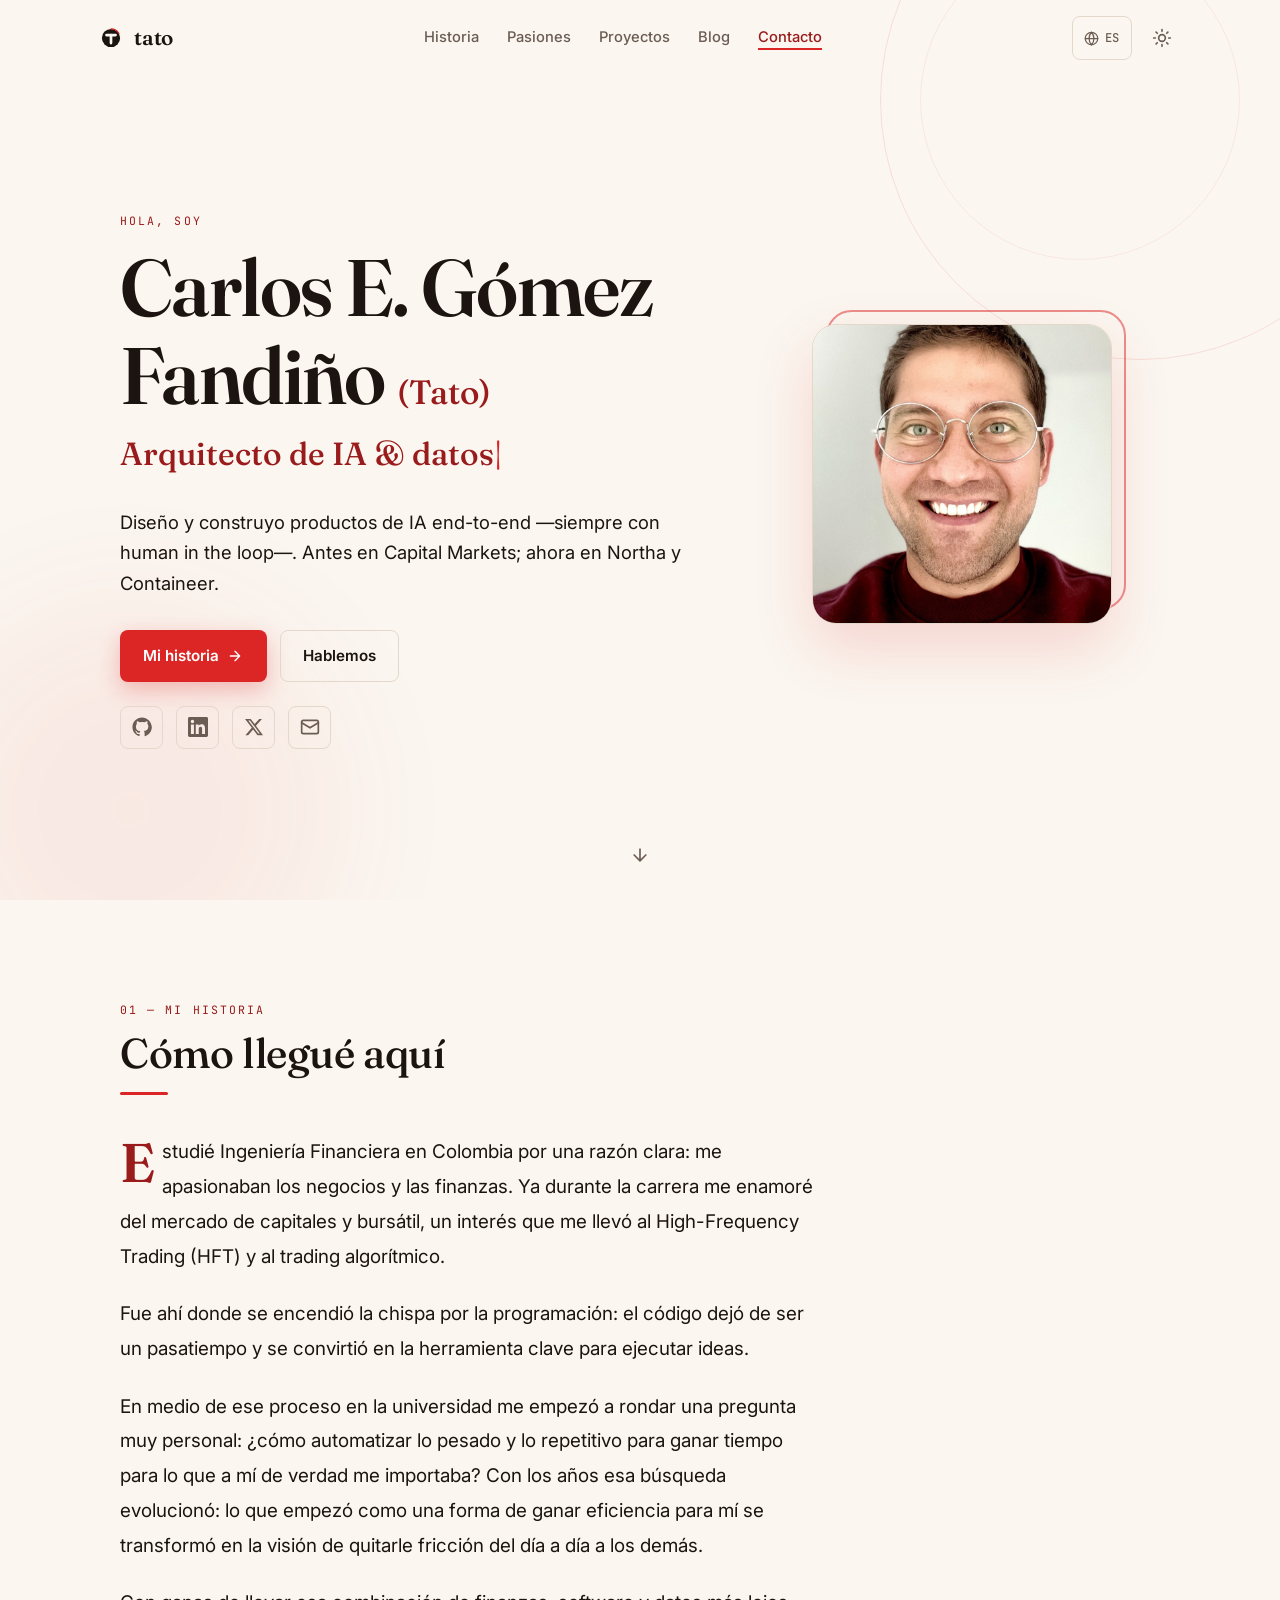
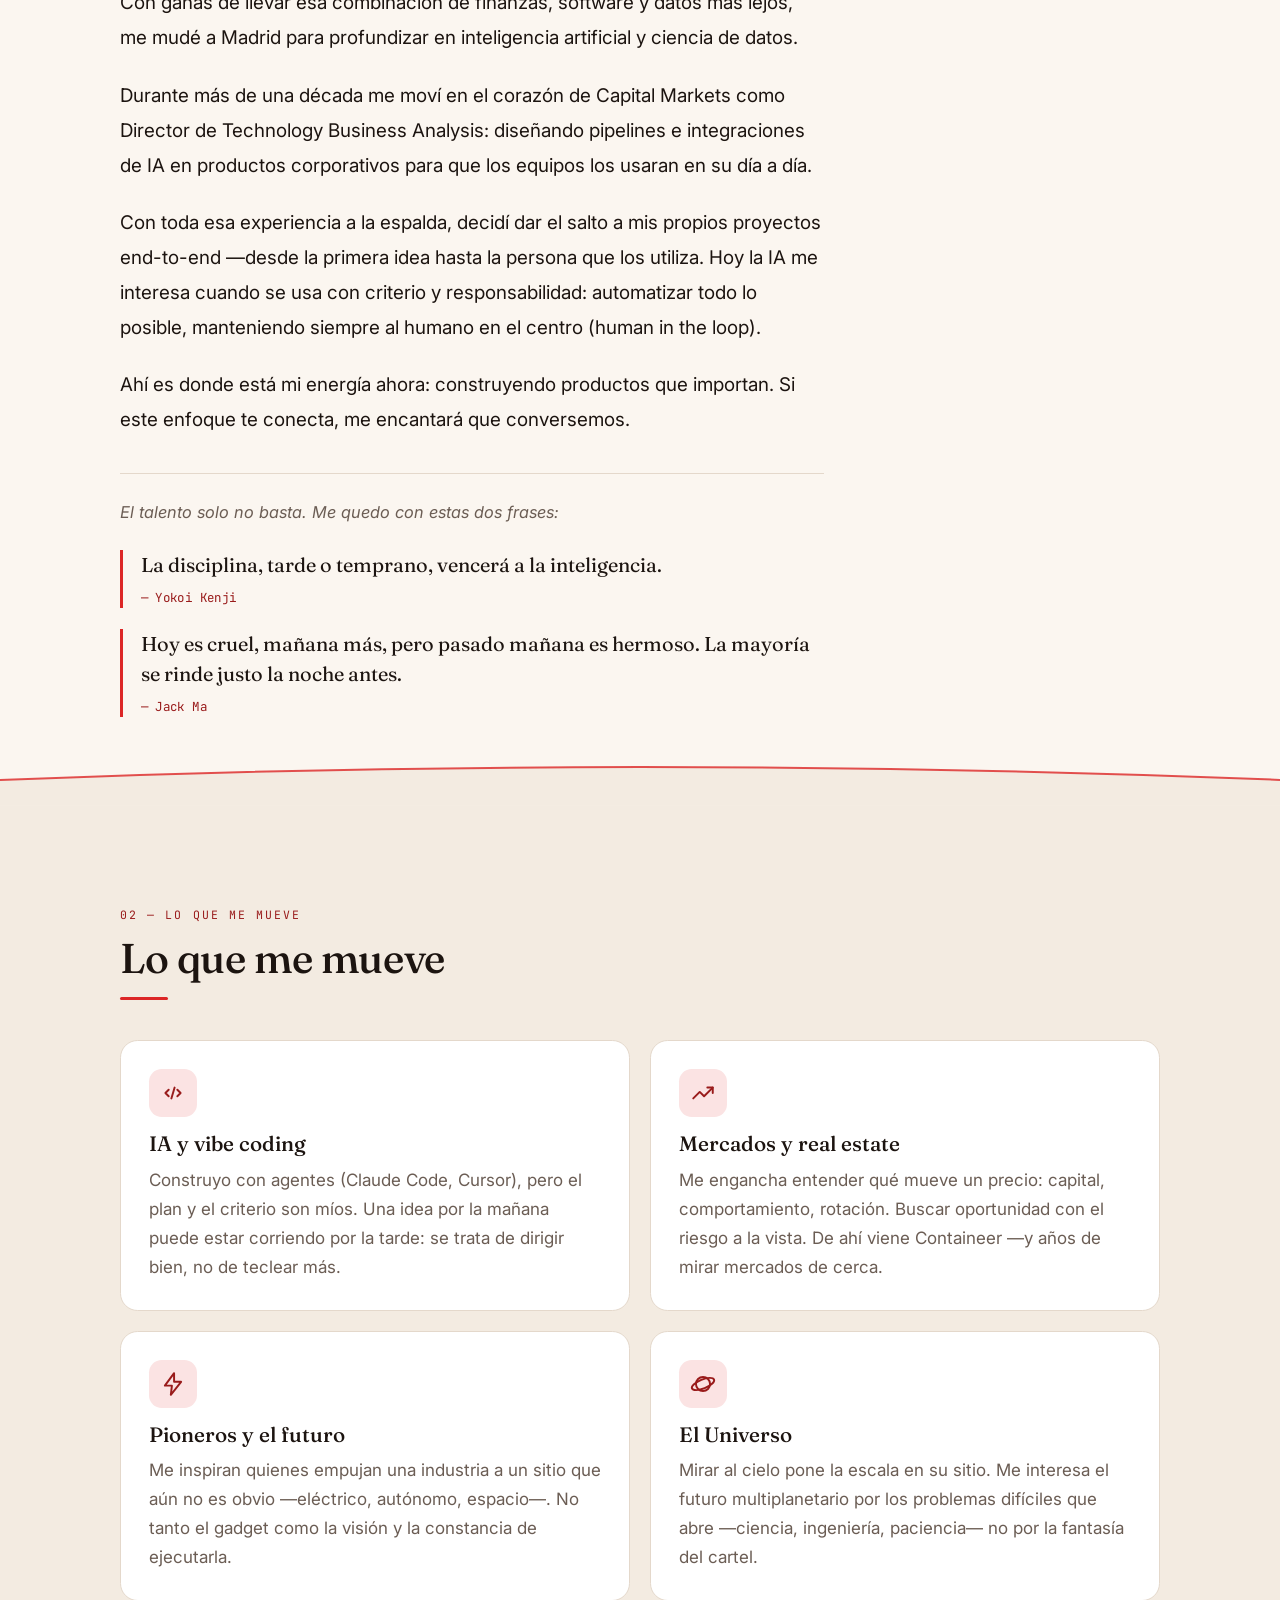
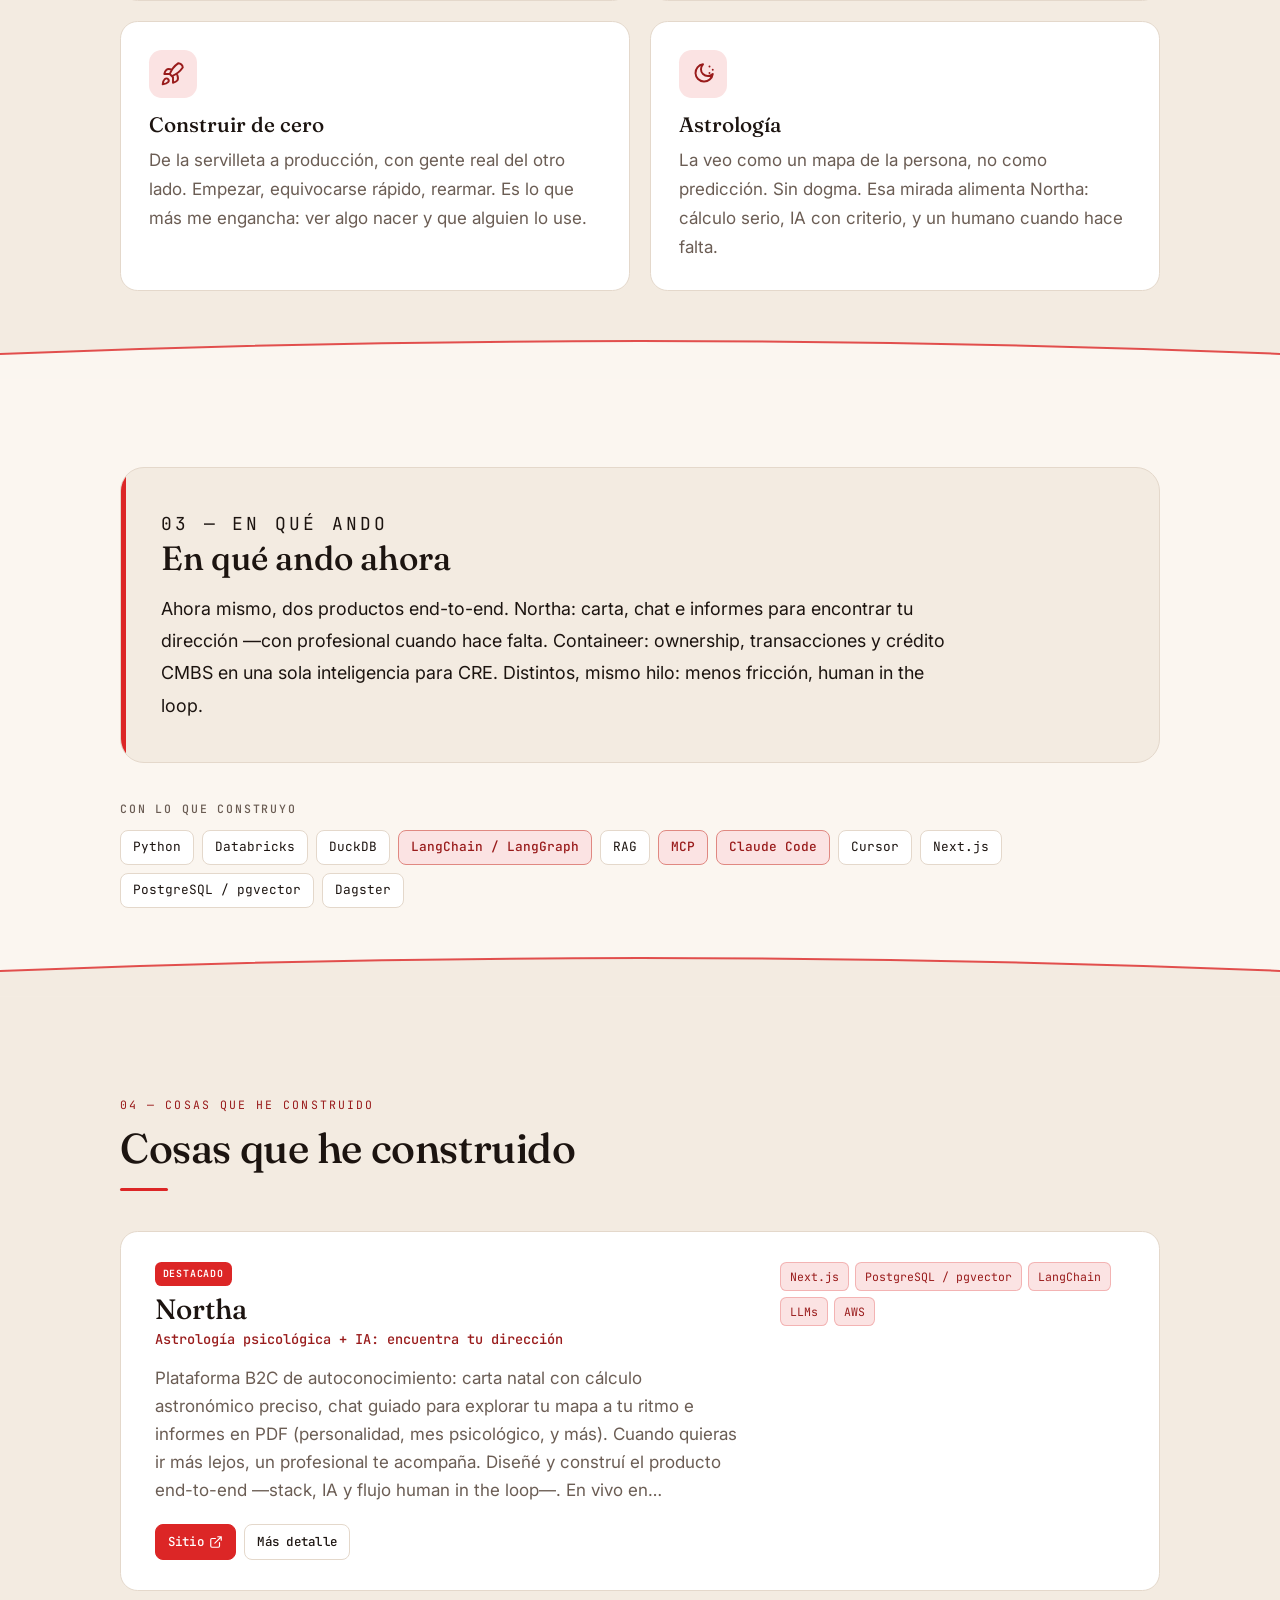
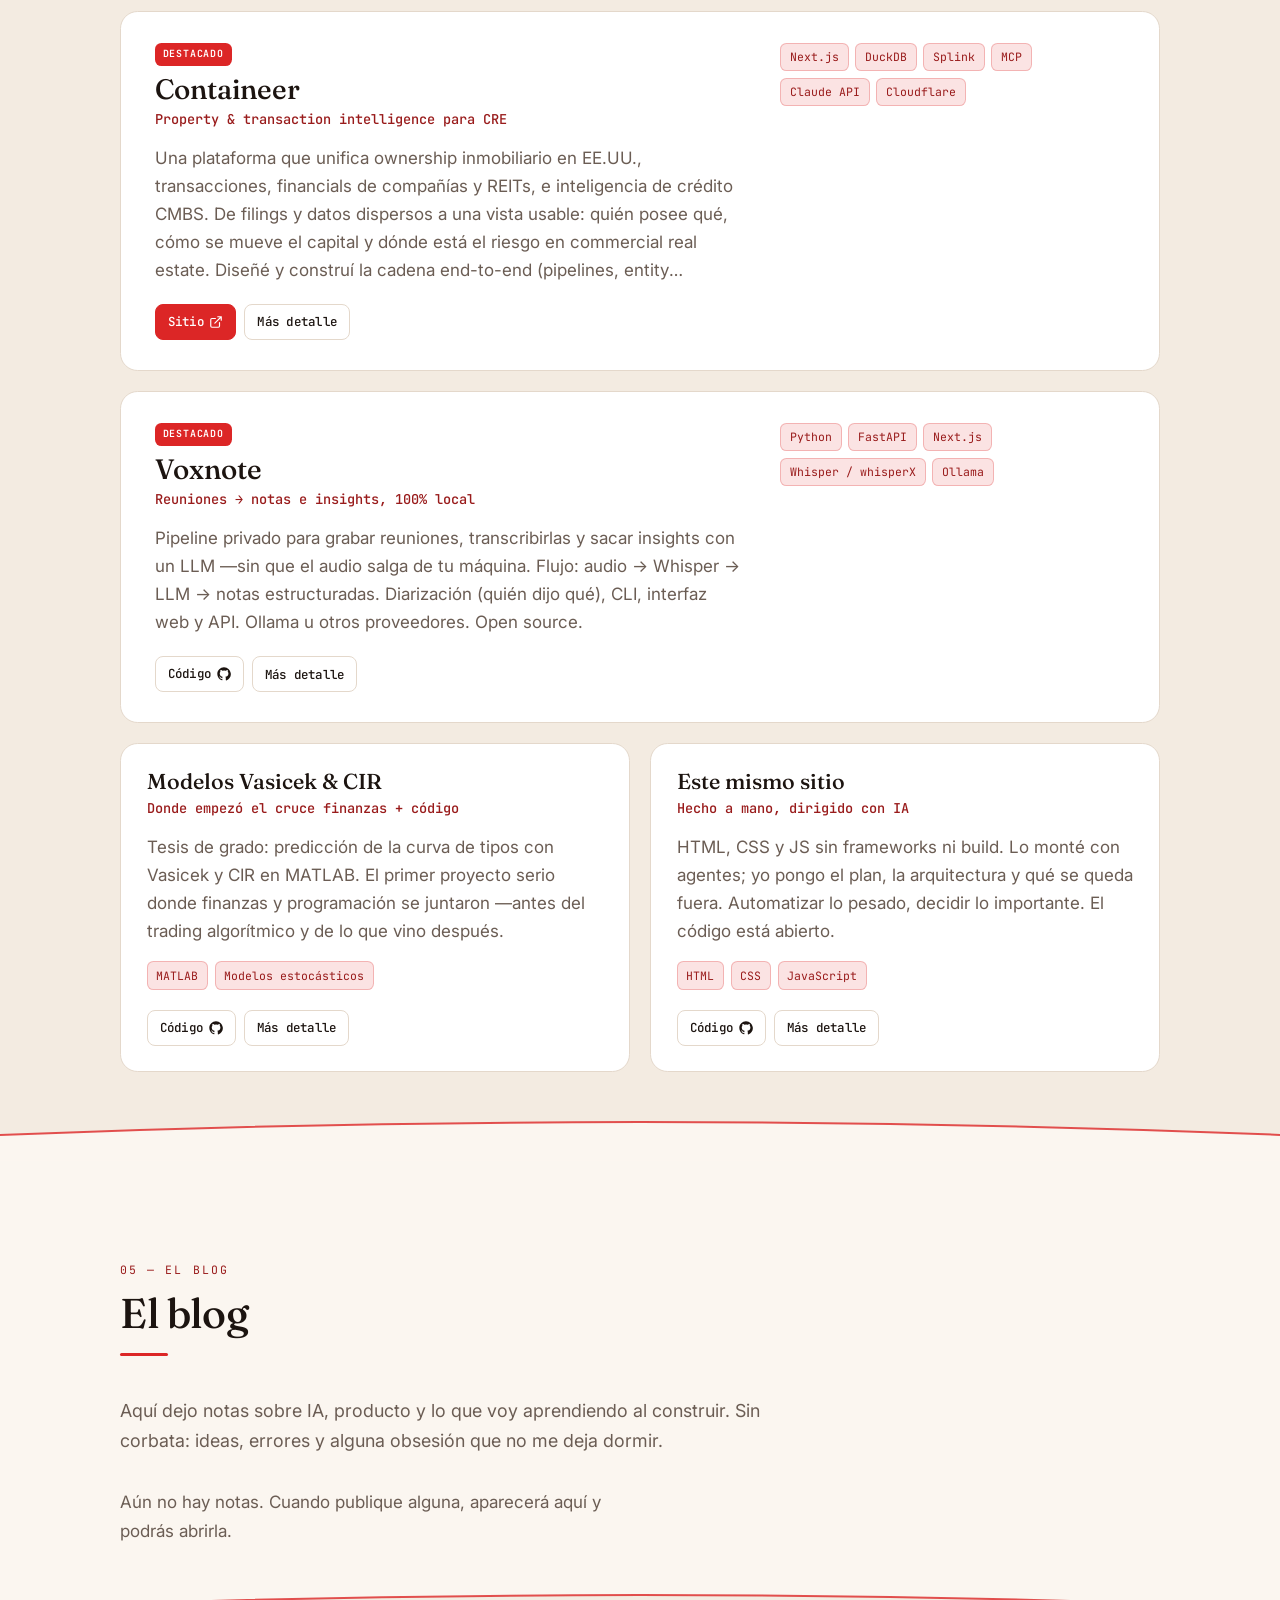
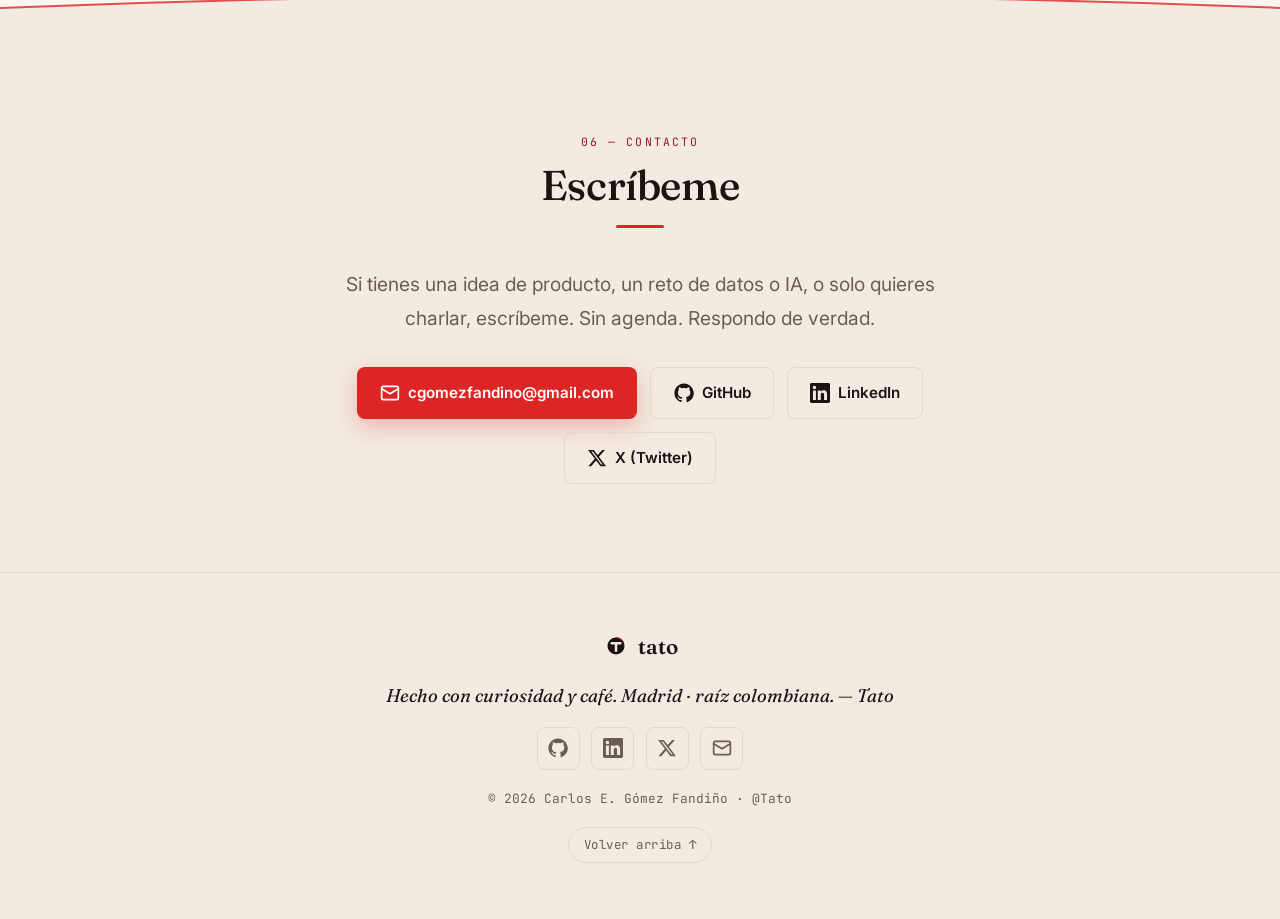
==== commit dc3c57a7: "release: carta de presentación — copy, Northa, blog en landing Reescribe la historia y el tono del s" ====
--- a/blog.html
+++ b/blog.html
@@ -3,82 +3,17 @@
 <head>
   <meta charset="UTF-8" />
   <meta name="viewport" content="width=device-width, initial-scale=1.0" />
-  <title>El blog — Tato (Carlos E. Gómez Fandiño)</title>
-  <meta name="description" content="Notas sin corbata sobre IA, datos, producto y alguna idea suelta." />
+  <title>El blog — Tato</title>
+  <meta name="description" content="Notas del blog de Tato — redirige al landing." />
+  <link rel="canonical" href="https://cgomezfandino.github.io/#blog" />
+  <meta http-equiv="refresh" content="0;url=index.html#blog" />
   <link rel="icon" type="image/svg+xml" href="favicon.svg" />
-  <link rel="preconnect" href="https://fonts.googleapis.com" />
-  <link rel="preconnect" href="https://fonts.gstatic.com" crossorigin />
-  <link href="https://fonts.googleapis.com/css2?family=Fraunces:opsz,wght@9..144,400;9..144,500;9..144,600;9..144,700&family=Inter:wght@400;500;600;700&family=JetBrains+Mono:wght@400;500&display=swap" rel="stylesheet" />
-  <link rel="stylesheet" href="css/styles.css" />
-  <link rel="stylesheet" href="css/blog.css" />
+  <script>location.replace("index.html#blog");</script>
 </head>
 <body>
-  <a href="#main" class="skip-link" data-i18n="nav.skip">Saltar al contenido</a>
-
-  <header id="nav">
-    <div class="wrap nav-inner">
-      <a href="index.html" class="brand" aria-label="Tato — inicio">
-        <svg class="brand-mark" viewBox="0 0 56 56" width="30" height="30" aria-hidden="true">
-          <mask id="brandT"><rect width="56" height="56" fill="#fff"/><rect x="17" y="20" width="22" height="5" rx="2.5"/><rect x="25.5" y="20" width="5" height="20" rx="2.5"/></mask>
-          <circle cx="28" cy="28" r="17" fill="var(--ink)" mask="url(#brandT)"/>
-          <path d="M28 11 A 17 17 0 0 1 42.9 19.5" fill="none" stroke="var(--accent)" stroke-width="2" stroke-linecap="round"/>
-        </svg>
-        <span class="brand-word">tato</span>
-      </a>
-      <ul class="nav-links">
-        <li><a href="index.html#story" class="nav-link" data-i18n="nav.story">Historia</a></li>
-        <li><a href="index.html#passions" class="nav-link" data-i18n="nav.passions">Pasiones</a></li>
-        <li><a href="index.html#projects" class="nav-link" data-i18n="nav.projects">Proyectos</a></li>
-        <li><a href="blog.html" class="nav-link active" data-i18n="nav.blog">Blog</a></li>
-        <li><a href="index.html#contact" class="nav-link" data-i18n="nav.contact">Contacto</a></li>
-      </ul>
-      <div class="nav-tools">
-        <button id="lang-toggle" class="lang-btn" aria-label="Cambiar idioma" data-i18n-aria="a11y.lang" title="ES / EN">
-          <svg width="15" height="15" viewBox="0 0 24 24" fill="none" stroke="currentColor" stroke-width="2" stroke-linecap="round" stroke-linejoin="round"><circle cx="12" cy="12" r="10"/><path d="M2 12h20M12 2a15.3 15.3 0 0 1 4 10 15.3 15.3 0 0 1-4 10 15.3 15.3 0 0 1-4-10 15.3 15.3 0 0 1 4-10z"/></svg>
-          <span id="lang-label">ES</span>
-        </button>
-        <button id="theme-toggle" class="icon-btn" aria-label="Cambiar tema" data-i18n-aria="a11y.theme" title="Tema">
-          <svg class="sun" width="20" height="20" viewBox="0 0 24 24" fill="none" stroke="currentColor" stroke-width="2" stroke-linecap="round" stroke-linejoin="round"><circle cx="12" cy="12" r="4"/><path d="M12 2v2M12 20v2M4.93 4.93l1.41 1.41M17.66 17.66l1.41 1.41M2 12h2M20 12h2M6.34 17.66l-1.41 1.41M19.07 4.93l-1.41 1.41"/></svg>
-          <svg class="moon" width="20" height="20" viewBox="0 0 24 24" fill="none" stroke="currentColor" stroke-width="2" stroke-linecap="round" stroke-linejoin="round" style="display:none"><path d="M21 12.79A9 9 0 1 1 11.21 3 7 7 0 0 0 21 12.79z"/></svg>
-        </button>
-        <button id="menu-toggle" class="icon-btn menu-btn" aria-label="Abrir menú" data-i18n-aria="a11y.menu" aria-expanded="false">
-          <svg width="20" height="20" viewBox="0 0 24 24" fill="none" stroke="currentColor" stroke-width="2" stroke-linecap="round"><path d="M3 6h18M3 12h18M3 18h18"/></svg>
-        </button>
-      </div>
-    </div>
-    <div id="mobile-menu">
-      <ul>
-        <li><a href="index.html#story" data-i18n="nav.story">Historia</a></li>
-        <li><a href="index.html#passions" data-i18n="nav.passions">Pasiones</a></li>
-        <li><a href="index.html#projects" data-i18n="nav.projects">Proyectos</a></li>
-        <li><a href="blog.html" data-i18n="nav.blog">Blog</a></li>
-        <li><a href="index.html#contact" data-i18n="nav.contact">Contacto</a></li>
-      </ul>
-    </div>
-  </header>
-
-  <main id="main" class="blog-main">
-    <header class="blog-hero">
-      <p class="eyebrow reveal" data-i18n="blog.eyebrow">Bitácora</p>
-      <h1 class="reveal" style="transition-delay:60ms" data-i18n="blog.title">El blog</h1>
-      <div class="section-rule reveal" style="transition-delay:120ms"></div>
-      <p class="reveal" style="transition-delay:180ms" data-i18n="blog.subtitle">Notas sin corbata sobre IA, datos, producto y alguna idea suelta.</p>
-    </header>
-    <div id="blog-filters" class="blog-filters"></div>
-    <p id="blog-count" class="blog-count" aria-hidden="true"></p>
-    <div id="blog-list" class="blog-list" role="status">
-      <div class="post-card post-card--skeleton" aria-hidden="true"><span class="skeleton-line" style="width:42%"></span><span class="skeleton-line skeleton-line--title"></span><span class="skeleton-line" style="width:80%"></span><span class="skeleton-line" style="width:60%"></span></div>
-      <div class="post-card post-card--skeleton" aria-hidden="true"><span class="skeleton-line" style="width:38%"></span><span class="skeleton-line skeleton-line--title"></span><span class="skeleton-line" style="width:75%"></span><span class="skeleton-line" style="width:55%"></span></div>
-    </div>
-  </main>
-
-  <footer>
-    <div class="wrap footer-inner">
-      <a href="index.html" class="post-back" data-i18n="blog.home">← Volver al inicio</a>
-    </div>
-  </footer>
-
-  <script src="js/content.js"></script>
-  <script src="js/blog.js"></script>
+  <p style="font-family:system-ui,sans-serif;padding:2rem;text-align:center">
+    El blog vive en la página principal.
+    <a href="index.html#blog">Ir al blog →</a>
+  </p>
 </body>
 </html>
